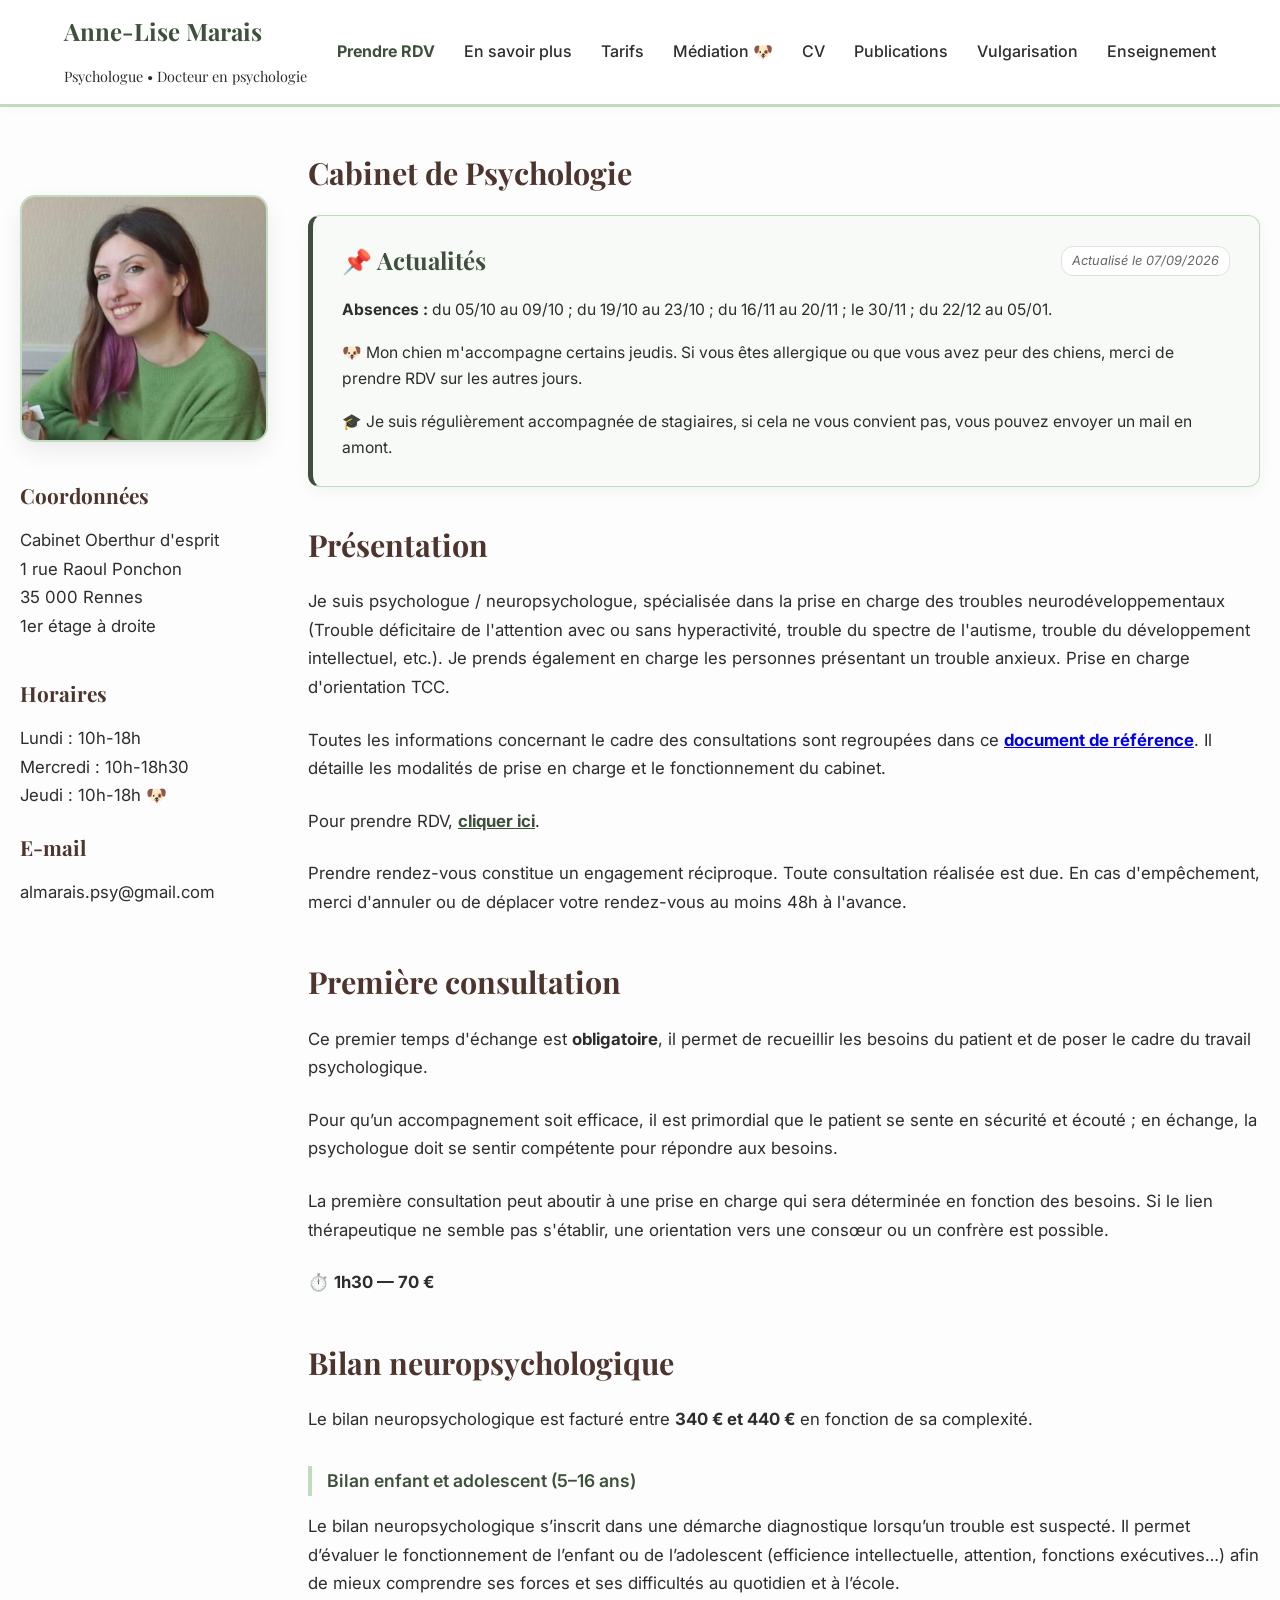
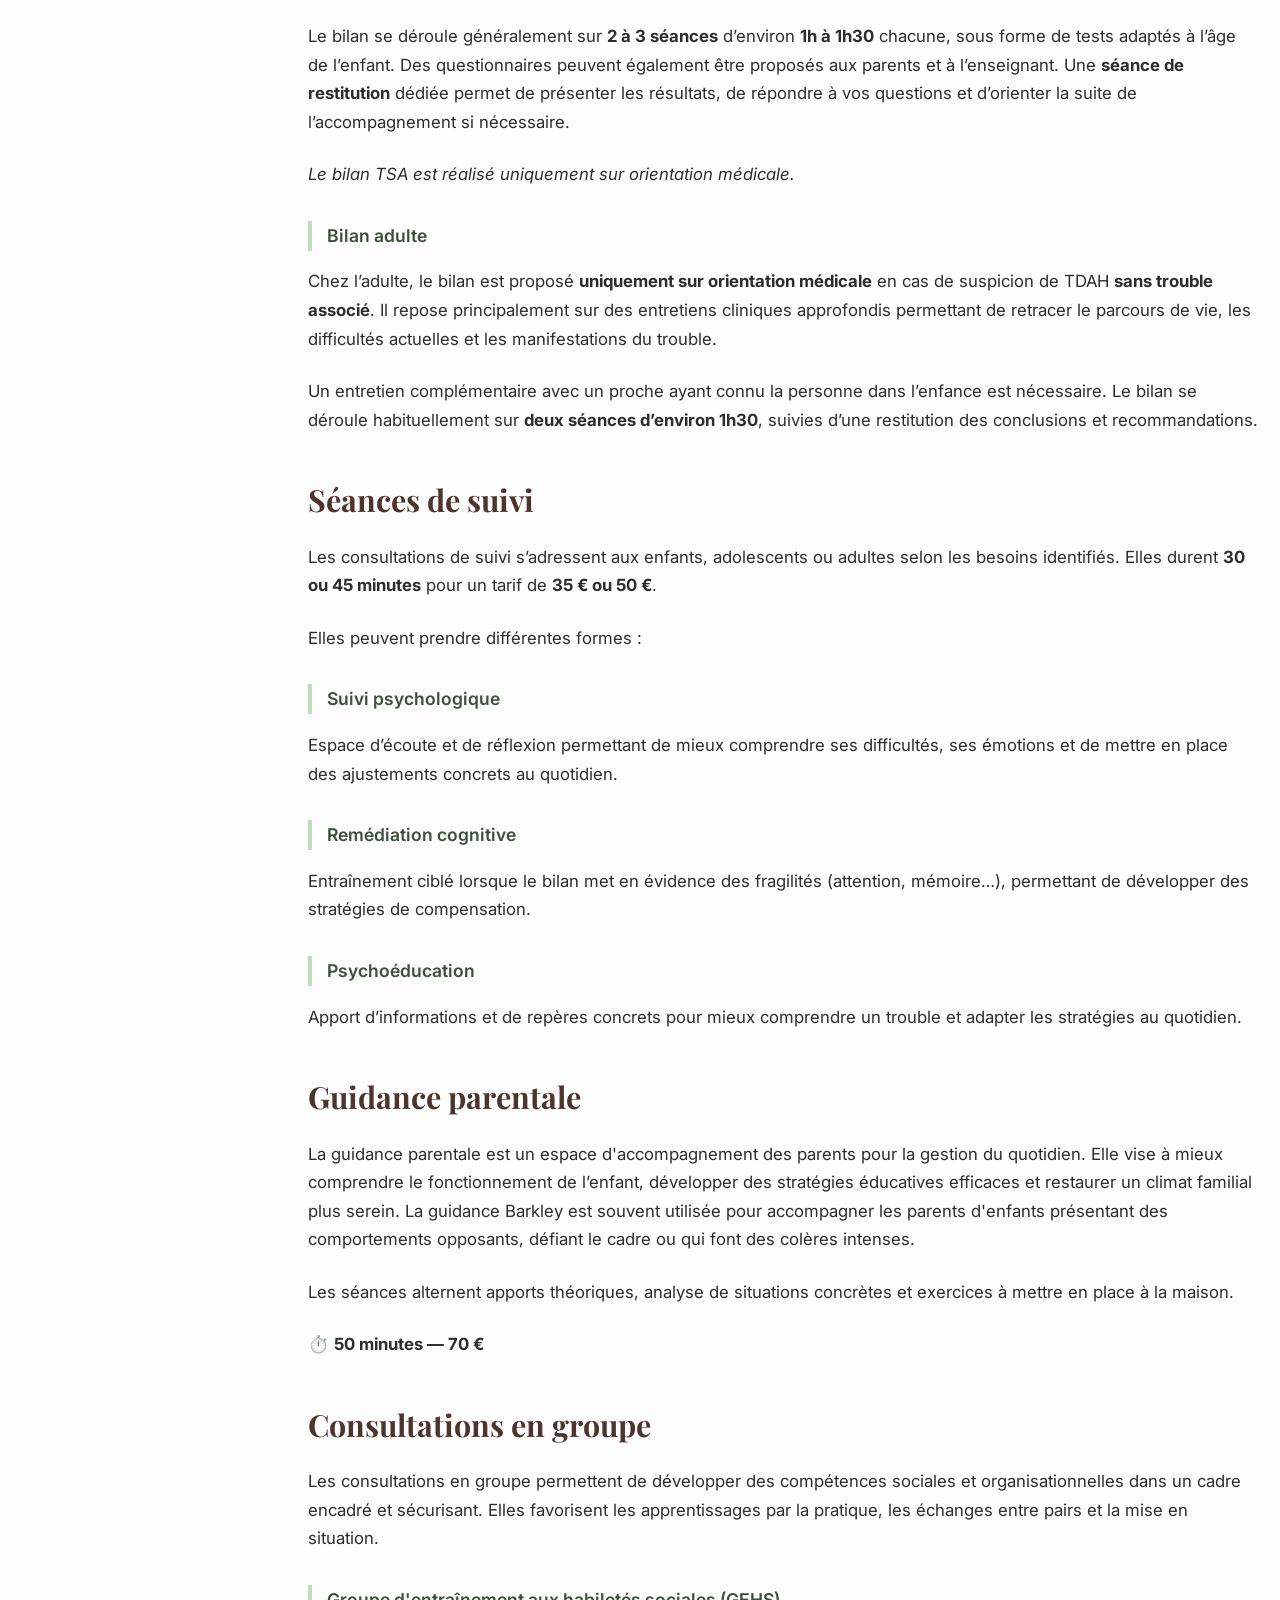
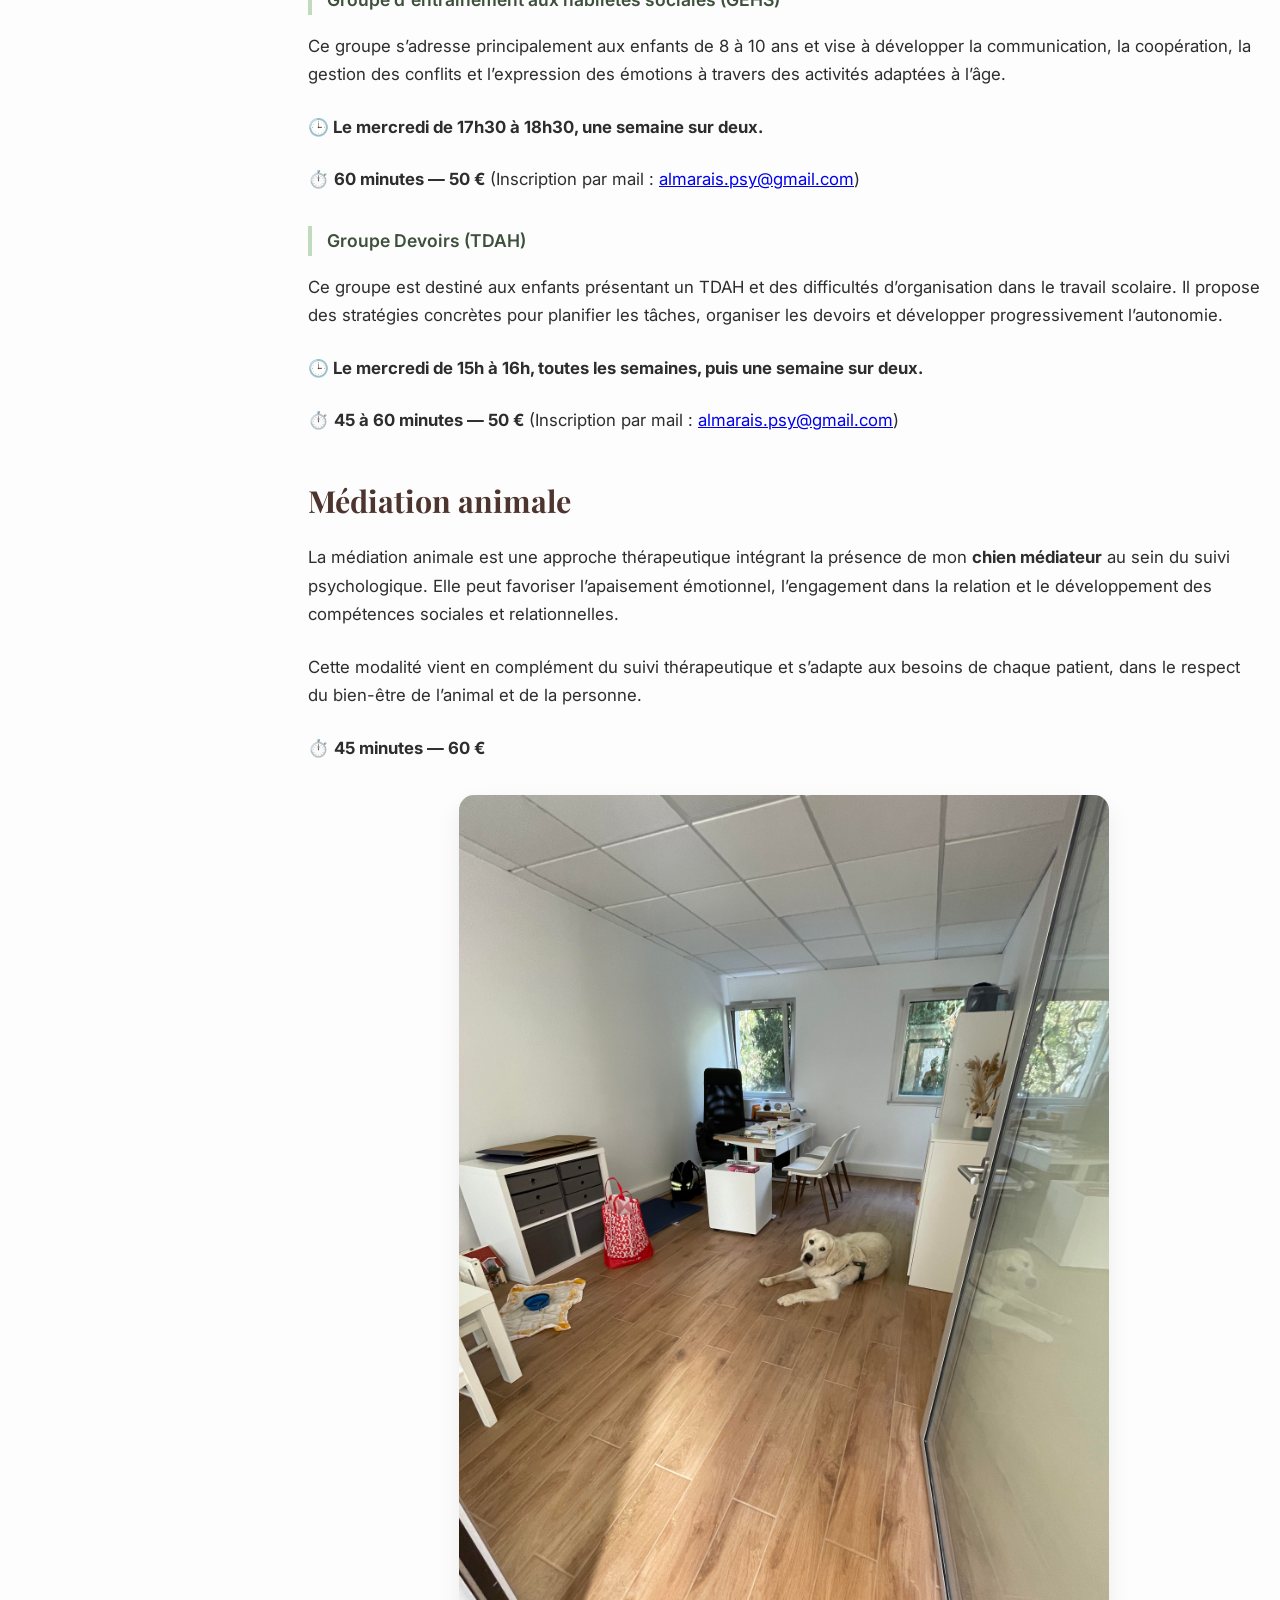
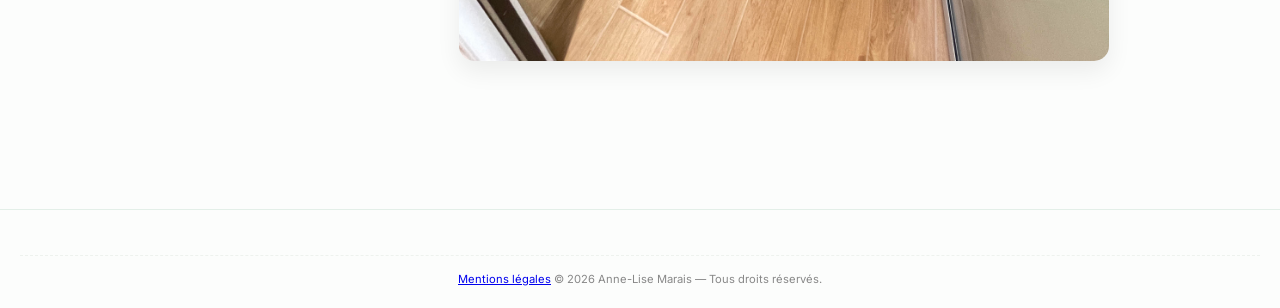
==== index.html @ b1206645 "Update index.html" ====
<!DOCTYPE html>
<html lang="fr">
<head>
    <meta charset="UTF-8">
    <meta name="viewport" content="width=device-width, initial-scale=1.0">
    <title>Anne-Lise Marais - Psychologue à Rennes</title>
    
    <link rel="stylesheet" href="public/structure/style.css"/>
</head>

<body>

<header>
    <div class="myname">
        Anne-Lise Marais <br>
        <span style="font-size: 0.9rem; font-weight: 400; color: var(--text-main);">
            Psychologue • Docteur en psychologie
        </span>
    </div>

    <nav class="navbar"> 
        <a href="https://docorga.com/praticien/687e3df79a0ac8bd1f83b82c" target="_blank" rel="noopener noreferrer" style="color: var(--dark-green); font-weight: bold;">Prendre RDV</a>
        <a href="public/cadre.html">En savoir plus</a>
        <a href="public/tarifs.html">Tarifs</a>
        <a href="public/animal.html">Médiation 🐶</a>
        <a href="public/Resume_fr.html">CV</a>
        <a href="https://scholar.google.com/citations?user=SAnBcYsAAAAJ&hl=en" target="_blank" rel="noopener noreferrer">Publications</a>
        <a href="public/Mediation_fr.html">Vulgarisation</a>
        <a href="public/Teaching_fr.html">Enseignement</a>
    </nav>
</header>

<div class="row">
    
    <aside class="left">
        <img src="public/image/researchprofilepicture.png.jpg" alt="Photo d'Anne-Lise Marais" class="centerimage" style="width: 100%; border: 2px solid var(--logo-green);"/>
        
        <div style="margin-top: 20px;">
            <p class="liltitle" style="border-left: none; padding-left: 0; margin-top: 0;">Coordonnées</p>
            <p>Cabinet Oberthur d'esprit<br>
            1 rue Raoul Ponchon<br>
            35 000 Rennes<br>
            1er étage à droite</p>
            
            <p class="liltitle" style="border-left: none; padding-left: 0;">Horaires</p>
            <p>Lundi : 10h-18h<br>
            Mercredi : 10h-18h30<br>
            Jeudi : 10h-18h 🐶</p>
            
            <p class="liltitle" style="border-left: none; padding-left: 0; margin-top: 0;">E-mail</p>
            <p>almarais.psy@gmail.com</p>
        </div>
    </aside>

    <main class="right">

        <h1 class="title">Cabinet de Psychologie</h1>
        
        <section class="actualites-box">
            <div class="actualites-header">
                <h2 class="actualites-title">📌 Actualités</h2>
                <span class="actualites-date">Actualisé le 07/09/2026</span>
            </div>

            <p><strong>Absences :</strong> du 05/10 au 09/10 ; du 19/10 au 23/10 ; du 16/11 au 20/11 ; le 30/11 ; du 22/12 au 05/01.</p>
            
            <p>🐶 Mon chien m'accompagne certains jeudis. Si vous êtes allergique ou que vous avez peur des chiens, merci de prendre RDV sur les autres jours.</p> 

            <p>🎓 Je suis régulièrement accompagnée de stagiaires, si cela ne vous convient pas, vous pouvez envoyer un mail en amont.</p>
        </section>

        <h2 class="title">Présentation</h2>
        <p>Je suis psychologue / neuropsychologue, spécialisée dans la prise en charge des troubles neurodéveloppementaux (Trouble déficitaire de l'attention avec ou sans hyperactivité, trouble du spectre de l'autisme, trouble du développement intellectuel, etc.). Je prends également en charge les personnes présentant un trouble anxieux. Prise en charge d'orientation TCC.</p>
        <p>Toutes les informations concernant le cadre des consultations sont regroupées dans ce <a href="public/cadre.html" target="_blank" style="font-weight: bold;">document de référence</a>. Il détaille les modalités de prise en charge et le fonctionnement du cabinet.</p>
        <p>Pour prendre RDV, <a href="https://docorga.com/praticien/687e3df79a0ac8bd1f83b82c" target="_blank" rel="noopener noreferrer" style="color: var(--dark-green); font-weight: bold;">cliquer ici</a>.</p>

        <p>Prendre rendez-vous constitue un engagement réciproque. Toute consultation réalisée est due. En cas d'empêchement, merci d'annuler ou de déplacer votre rendez-vous au moins 48h à l'avance.</p>
        
        <h2 class="title" style="margin-top: 3rem;">Première consultation</h2>
        <p>Ce premier temps d'échange est <strong>obligatoire</strong>, il permet de recueillir les besoins du patient et de poser le cadre du travail psychologique.</p>
        <p>Pour qu’un accompagnement soit efficace, il est primordial que le patient se sente en sécurité et écouté ; en échange, la psychologue doit se sentir compétente pour répondre aux besoins.</p>
        <p>La première consultation peut aboutir à une prise en charge qui sera déterminée en fonction des besoins. Si le lien thérapeutique ne semble pas s'établir, une orientation vers une consœur ou un confrère est possible.</p>
        <p>⏱️ <strong>1h30 — 70 €</strong></p>

        <h2 class="title" style="margin-top: 3rem;">Bilan neuropsychologique</h2>
        <p>Le bilan neuropsychologique est facturé entre <strong>340 € et 440 €</strong> en fonction de sa complexité.</p>
        
        <p class="greentitle">Bilan enfant et adolescent (5–16 ans)</p>
        <p>
            Le bilan neuropsychologique s’inscrit dans une démarche diagnostique lorsqu’un trouble est suspecté.
            Il permet d’évaluer le fonctionnement de l’enfant ou de l’adolescent (efficience intellectuelle, attention, fonctions exécutives…) afin de mieux comprendre ses forces et ses difficultés au quotidien et à l’école.
        </p>
        <p>
            Le bilan se déroule généralement sur <strong>2 à 3 séances</strong> d’environ <strong>1h à 1h30</strong> chacune, sous forme de tests adaptés à l’âge de l’enfant. Des questionnaires peuvent également être proposés aux parents et à l’enseignant.
            Une <strong>séance de restitution</strong> dédiée permet de présenter les résultats, de répondre à vos questions et d’orienter la suite de l’accompagnement si nécessaire.
        </p>
        <p><em>Le bilan TSA est réalisé uniquement sur orientation médicale.</em></p>

        <p class="greentitle">Bilan adulte</p>
        <p>
            Chez l’adulte, le bilan est proposé <strong>uniquement sur orientation médicale</strong> en cas de suspicion de TDAH <strong>sans trouble associé</strong>.
            Il repose principalement sur des entretiens cliniques approfondis permettant de retracer le parcours de vie, les difficultés actuelles et les manifestations du trouble.
        </p>
        <p>
            Un entretien complémentaire avec un proche ayant connu la personne dans l’enfance est nécessaire.
            Le bilan se déroule habituellement sur <strong>deux séances d’environ 1h30</strong>, suivies d’une restitution des conclusions et recommandations.
        </p>

        <h2 class="title" style="margin-top: 3rem;">Séances de suivi</h2>
        <p>
            Les consultations de suivi s’adressent aux enfants, adolescents ou adultes selon les besoins identifiés.
            Elles durent <strong>30 ou 45 minutes</strong> pour un tarif de <strong>35 € ou 50 €</strong>.
        </p>
        <p>Elles peuvent prendre différentes formes :</p>

        <p class="greentitle">Suivi psychologique</p>
        <p>
            Espace d’écoute et de réflexion permettant de mieux comprendre ses difficultés, ses émotions et de mettre en place des ajustements concrets au quotidien.
        </p>

        <p class="greentitle">Remédiation cognitive</p>
        <p>
            Entraînement ciblé lorsque le bilan met en évidence des fragilités (attention, mémoire…), permettant de développer des stratégies de compensation.
        </p>

        <p class="greentitle">Psychoéducation</p>
        <p>
            Apport d’informations et de repères concrets pour mieux comprendre un trouble et adapter les stratégies au quotidien.
        </p>

        <h2 class="title" style="margin-top: 3rem;">Guidance parentale</h2>
        <p>
            La guidance parentale est un espace d'accompagnement des parents pour la gestion du quotidien. 
            Elle vise à mieux comprendre le fonctionnement de l’enfant, développer des stratégies éducatives efficaces et restaurer un climat familial plus serein.
            La guidance Barkley est souvent utilisée pour accompagner les parents d'enfants présentant des comportements opposants, défiant le cadre ou qui font des colères intenses.
        </p>
        <p>
            Les séances alternent apports théoriques, analyse de situations concrètes et exercices à mettre en place à la maison.
        </p>
        <p>⏱️ <strong>50 minutes — 70 €</strong></p>

        <h2 class="title" style="margin-top: 3rem;">Consultations en groupe</h2>
        <p>
            Les consultations en groupe permettent de développer des compétences sociales et organisationnelles dans un cadre encadré et sécurisant.
            Elles favorisent les apprentissages par la pratique, les échanges entre pairs et la mise en situation.
        </p>

        <p class="greentitle">Groupe d'entraînement aux habiletés sociales (GEHS)</p>
        <p>
            Ce groupe s’adresse principalement aux enfants de 8 à 10 ans et vise à développer la communication, la coopération, la gestion des conflits et l’expression des émotions à travers des activités adaptées à l’âge.
        </p>
        <p>
            <strong>🕒 Le mercredi de 17h30 à 18h30, une semaine sur deux.</strong>
        </p>
        <p>⏱️ <strong>60 minutes — 50 €</strong> (Inscription par mail : <a href="mailto:almarais.psy@gmail.com">almarais.psy@gmail.com</a>)</p>

        <p class="greentitle">Groupe Devoirs (TDAH)</p>
        <p>
            Ce groupe est destiné aux enfants présentant un TDAH et des difficultés d’organisation dans le travail scolaire.
            Il propose des stratégies concrètes pour planifier les tâches, organiser les devoirs et développer progressivement l’autonomie.
        </p>
        <p>
            <strong>🕒 Le mercredi de 15h à 16h, toutes les semaines, puis une semaine sur deux.</strong>
        </p>
        <p>⏱️ <strong>45 à 60 minutes — 50 €</strong> (Inscription par mail : <a href="mailto:almarais.psy@gmail.com">almarais.psy@gmail.com</a>)</p>

        <h2 class="title" style="margin-top: 3rem;">Médiation animale</h2>
        <p>
            La médiation animale est une approche thérapeutique intégrant la présence de mon <strong>chien médiateur</strong> au sein du suivi psychologique.
            Elle peut favoriser l’apaisement émotionnel, l’engagement dans la relation et le développement des compétences sociales et relationnelles.
        </p>
        <p>
            Cette modalité vient en complément du suivi thérapeutique et s’adapte aux besoins de chaque patient, dans le respect du bien-être de l’animal et de la personne.
        </p>
        <p>⏱️ <strong>45 minutes — 60 €</strong></p>

        <img src="public/image/voodoo-cab.jpg" alt="Espace de consultation du cabinet Oberthur" class="centerimage" style="margin-top: 2rem;"/>
        
    </main>

</div>

<footer>
    <div class="footer-bottom">
        <a href="mentions-legales.html">Mentions légales</a>
        &copy; 2026 Anne-Lise Marais — Tous droits réservés.
    </div>
</footer>

<button id="backToTop" aria-label="Retour en haut">↑</button>
    
<script>
  const backToTopBtn = document.getElementById("backToTop");

  window.addEventListener("scroll", () => {
    if (window.scrollY > 300) {
      backToTopBtn.classList.add("show");
    } else {
      backToTopBtn.classList.remove("show");
    }
  });

  backToTopBtn.addEventListener("click", () => {
    window.scrollTo({
      top: 0,
      behavior: "smooth"
    });
  });
</script>

</body>
</html>
---- public/structure/style.css ----
/* --- CONFIGURATION GLOBALE --- */
@import url('https://fonts.googleapis.com/css2?family=Inter:wght@400;500;600&family=Playfair+Display:wght@700&display=swap');

:root {
  --logo-green: #c1dbbe;     /* Le vert de votre logo */
  --dark-green: #3e503c;     /* Vert très sombre pour le contraste du nom */
  --deep-brown: #4e342e;     /* Marron foncé pour les titres (très lisible) */
  --text-main: #2d2d2d;      /* Anthracite pour le corps de texte */
  --bg-soft: #fcfdfc;        /* Fond de page très légèrement teinté */
  --white: #ffffff;
}

* {
  box-sizing: border-box;
}

body {
  font-family: 'Inter', sans-serif;
  color: var(--text-main);
  line-height: 1.7;
  margin: 0;
  background-color: var(--bg-soft);
}

/* --- EN-TÊTE (Bandeau du haut) --- */
header {
  display: flex;
  justify-content: space-between;
  align-items: center;
  padding: 0.7rem 5%;
  background: var(--white);
  border-bottom: 3px solid var(--logo-green);
  position: sticky;
  top: 0;
  z-index: 1000;
  box-shadow: 0 2px 10px rgba(0,0,0,0.03);
}

.myname {
  font-family: 'Playfair Display', serif;
  font-size: 1.5rem;
  font-weight: 700;
  color: var(--dark-green);
}

.navbar a {
  text-decoration: none;
  color: var(--text-main);
  margin-left: 25px;
  font-weight: 500;
  transition: color 0.3s ease;
}

.navbar a:hover {
  color: var(--dark-green);
}

/* ===== SOMMAIRE ===== */

.toc {
  background: #f8fbf9;
  border: 1px solid #e3efe8;
  border-radius: 12px;
  padding: 20px;
  margin: 30px 0;
}

.toc-list,
.toc-sub {
  list-style: none;
  padding-left: 0;
  margin: 0;
}

.toc-list > li {
  margin: 6px 0;
}

.toc-sub {
  padding-left: 18px;
  margin-top: 4px;
}

.toc-sub li {
  margin: 4px 0;
  font-size: 0.95em;
}

.toc a {
  text-decoration: none;
  color: var(--text-main);
  transition: all 0.2s ease;
}

.toc a:hover {
  color: var(--dark-green);
  text-decoration: underline;
}

/* --- MISE EN PAGE (Layout) --- */
.row {
  display: flex;
  max-width: 1300px;
  margin: 0 auto;
  gap: 40px;
  padding: 3rem 20px;
}

.left {
  flex: 0 0 20%; 
  height: fit-content;
}

.right {
  flex: 1;
}

/* --- TYPOGRAPHIE & TITRES --- */
.title {
  font-family: 'Playfair Display', serif;
  font-size: 1.9rem;
  color: var(--deep-brown);
  margin-top: 0;
  margin-bottom: 1.5rem;
  line-height: 1.2;
}

.liltitle {
  font-family: 'Playfair Display', serif;
  font-size: 1.3rem;
  color: var(--deep-brown);
  font-weight: 700;
  margin-top: 2.5rem;
  margin-bottom: 1rem;
  line-height: 1.3;
  border-left: none; 
  padding-left: 0;
}

.greentitle {
  font-weight: 600;
  font-size: 1.1rem;
  color: var(--dark-green);
  margin-top: 2rem;
  margin-bottom: 1rem;
  padding-left: 15px;
  border-left: 4px solid var(--logo-green);
}

p {
  margin-bottom: 1.5rem;
  font-size: 1.05rem;
}

/* --- IMAGES --- */
.centerimage {
  display: block;
  width: 100%;
  max-width: 650px;
  height: auto;
  margin: 2.5rem auto;
  border-radius: 15px;
  box-shadow: 0 10px 25px rgba(0,0,0,0.07);
}

.littleimageleft {
  width: 200px;
  float: left;
  margin: 0 1.5rem 1rem 0;
  border-radius: 10px;
  border: 2px solid var(--logo-green);
}

.littleimageright {
  width: 200px;
  float: right;
  margin: 0 0 1rem 1.5rem;
  border-radius: 10px;
  border: 2px solid var(--logo-green);
}

.right::after {
  content: "";
  display: table;
  clear: both;
}

/* ===== Bouton retour en haut ===== */

#backToTop {
  position: fixed;
  bottom: 30px;
  right: 30px;
  width: 48px;
  height: 48px;
  border-radius: 50%;
  border: none;
  background: var(--dark-green);
  color: white;
  font-size: 22px;
  cursor: pointer;
  box-shadow: 0 4px 12px rgba(0,0,0,0.15);
  opacity: 0;
  visibility: hidden;
  transition: all 0.25s ease;
  z-index: 999;
}

#backToTop:hover {
  transform: translateY(-2px);
  box-shadow: 0 6px 16px rgba(0,0,0,0.2);
}

#backToTop.show {
  opacity: 1;
  visibility: visible;
}

/* --- MENU LATÉRAL (Navigation secondaire) --- */
.navmenu {
  background: var(--white);
  border: 1px solid #eef2ee;
  border-radius: 12px;
  padding: 10px;
  box-shadow: 0 4px 12px rgba(0,0,0,0.02);
}

.navmenu a {
  display: block;
  padding: 12px 15px;
  color: var(--text-main);
  text-decoration: none;
  border-radius: 8px;
  margin-bottom: 5px;
  transition: all 0.3s ease;
}

.navmenu a:hover {
  background-color: var(--logo-green);
  color: var(--dark-green);
}

/* --- PIED DE PAGE (Footer) --- */
footer {
  margin: 60px auto 20px auto;
  max-width: 1300px;
  padding: 20px 20px 0 20px;
  border-top: 1px solid #e3efe8;
  font-size: 0.72rem;
  color: #666666;
  line-height: 1.5;
}

.footer-container {
  display: grid;
  grid-template-columns: repeat(auto-fit, minmax(240px, 1fr));
  gap: 25px;
  text-align: left;
}

.footer-column h3 {
  font-family: 'Playfair Display', serif;
  font-size: 0.85rem;
  font-weight: 700;
  margin-top: 0;
  margin-bottom: 8px;
  color: var(--dark-green);
  text-transform: uppercase;
  letter-spacing: 0.5px;
}

.footer-column p {
  margin: 0;
  font-size: 0.72rem;
  color: #666666;
}

.footer-column a {
  color: var(--dark-green);
  text-decoration: underline;
}

.footer-bottom {
  margin-top: 25px;
  padding-top: 15px;
  border-top: 1px dashed #eef2ee;
  text-align: center;
  font-size: 0.7rem;
  color: #888888;
}

/* --- RESPONSIVE (Tablettes et Mobiles) --- */
@media (max-width: 900px) {
  .row {
    flex-direction: column;
    padding: 1.5rem 20px;
  }
  
  .left {
    width: 100%;
    margin-bottom: 2rem;
  }
  
  header {
    flex-direction: column;
    text-align: center;
    padding: 1rem;
  }
  
  .navbar {
    margin-top: 15px;
  }
  
  .navbar a {
    margin: 0 10px;
    font-size: 0.9rem;
  }

  .title {
    font-size: 2rem;
  }

  #backToTop {
    bottom: 20px;
    right: 20px;
    width: 44px;
    height: 44px;
  }

  footer {
    padding: 20px 15px 0 15px;
  }
}

/* --- ENCADRÉ ACTUALITÉS / MIS EN AVANT --- */
.actualites-box {
  background-color: #f7faf7; /* Fond très légèrement vert/crème */
  border: 1px solid var(--logo-green); /* Bordure couleur logo */
  border-left: 5px solid var(--dark-green); /* Accent plus épais sur le côté gauche */
  border-radius: 12px;
  padding: 1.5rem 1.8rem;
  margin-bottom: 2.5rem;
  box-shadow: 0 4px 15px rgba(62, 80, 60, 0.05); /* Ombre très douce */
}

.actualites-header {
  display: flex;
  align-items: center;
  justify-content: space-between;
  margin-bottom: 1rem;
}

.actualites-title {
  font-family: 'Playfair Display', serif;
  font-size: 1.5rem;
  color: var(--dark-green);
  margin: 0;
}

.actualites-date {
  font-size: 0.8rem;
  color: #666666;
  font-style: italic;
  background-color: var(--white);
  padding: 3px 10px;
  border-radius: 12px;
  border: 1px solid #e0e0e0;
}

.actualites-box p {
  font-size: 0.98rem;
  margin-bottom: 0.8rem;
}

.actualites-box p:last-child {
  margin-bottom: 0;
}
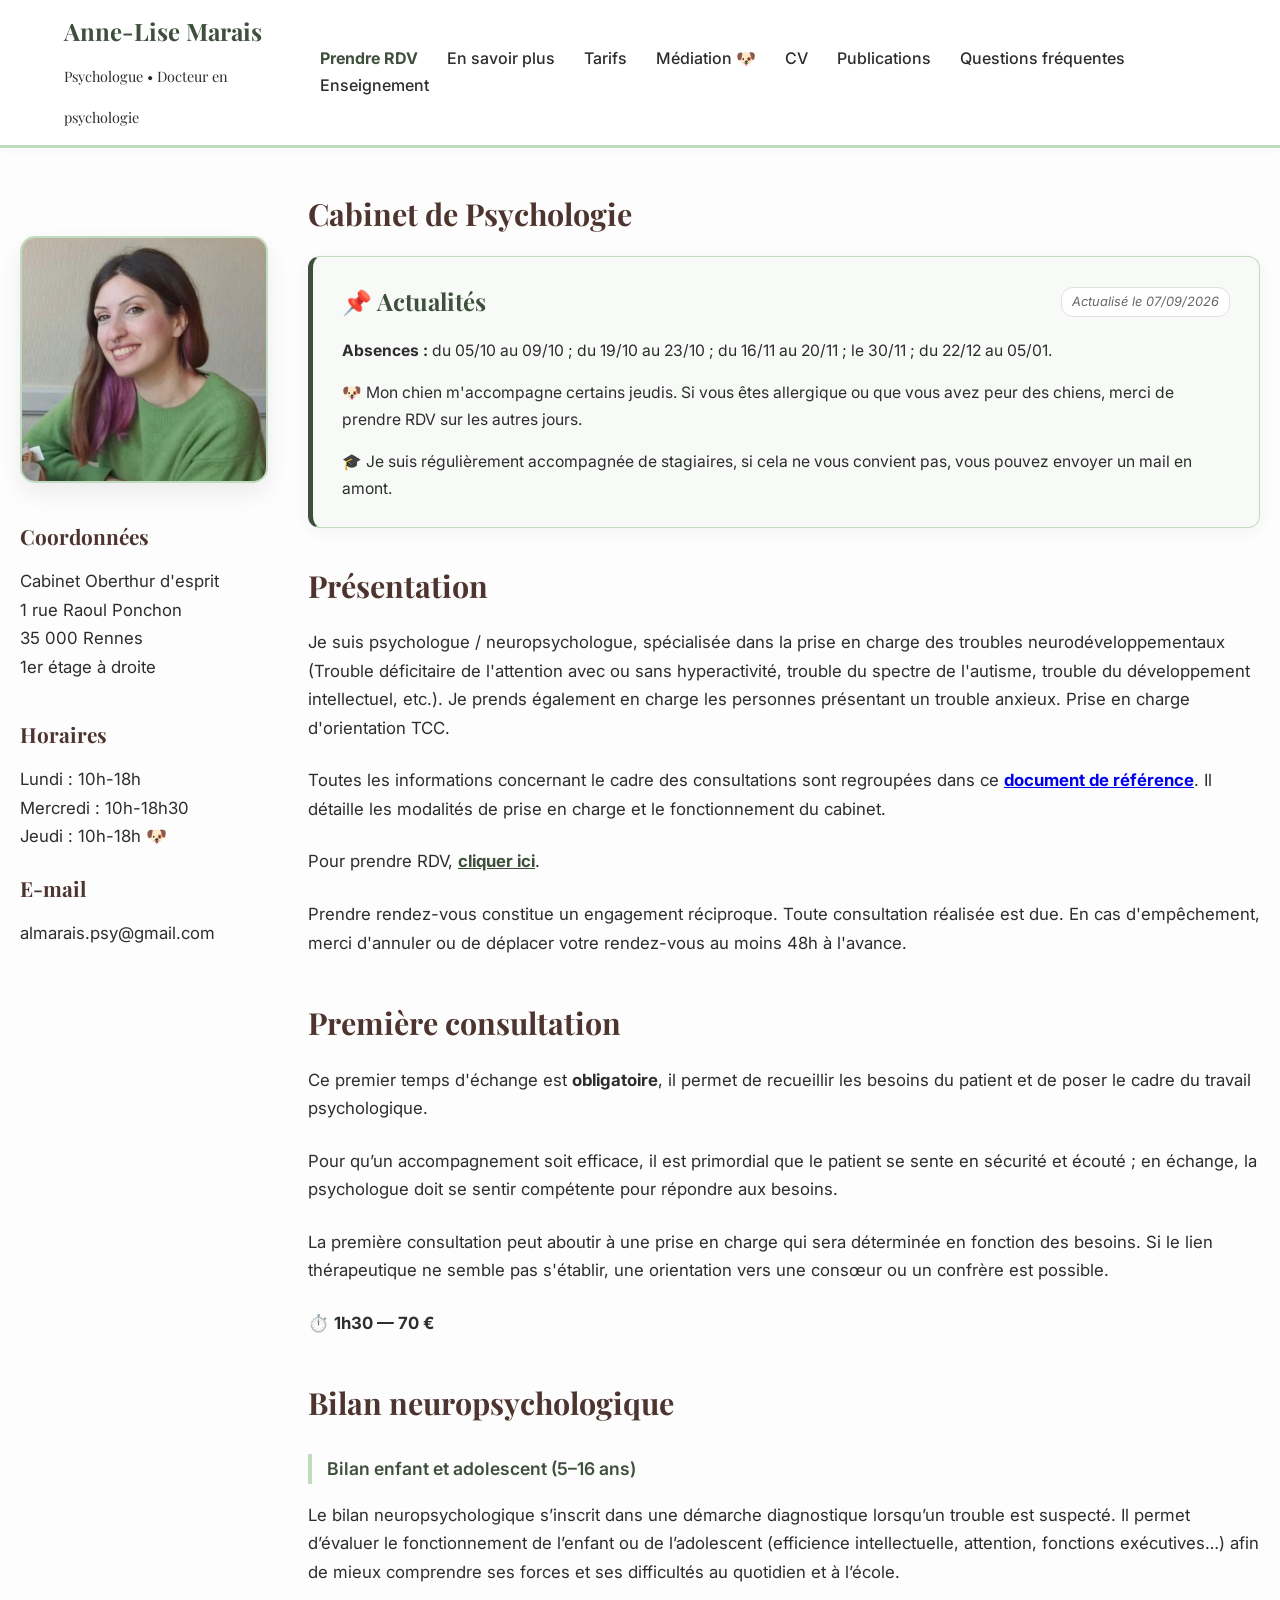
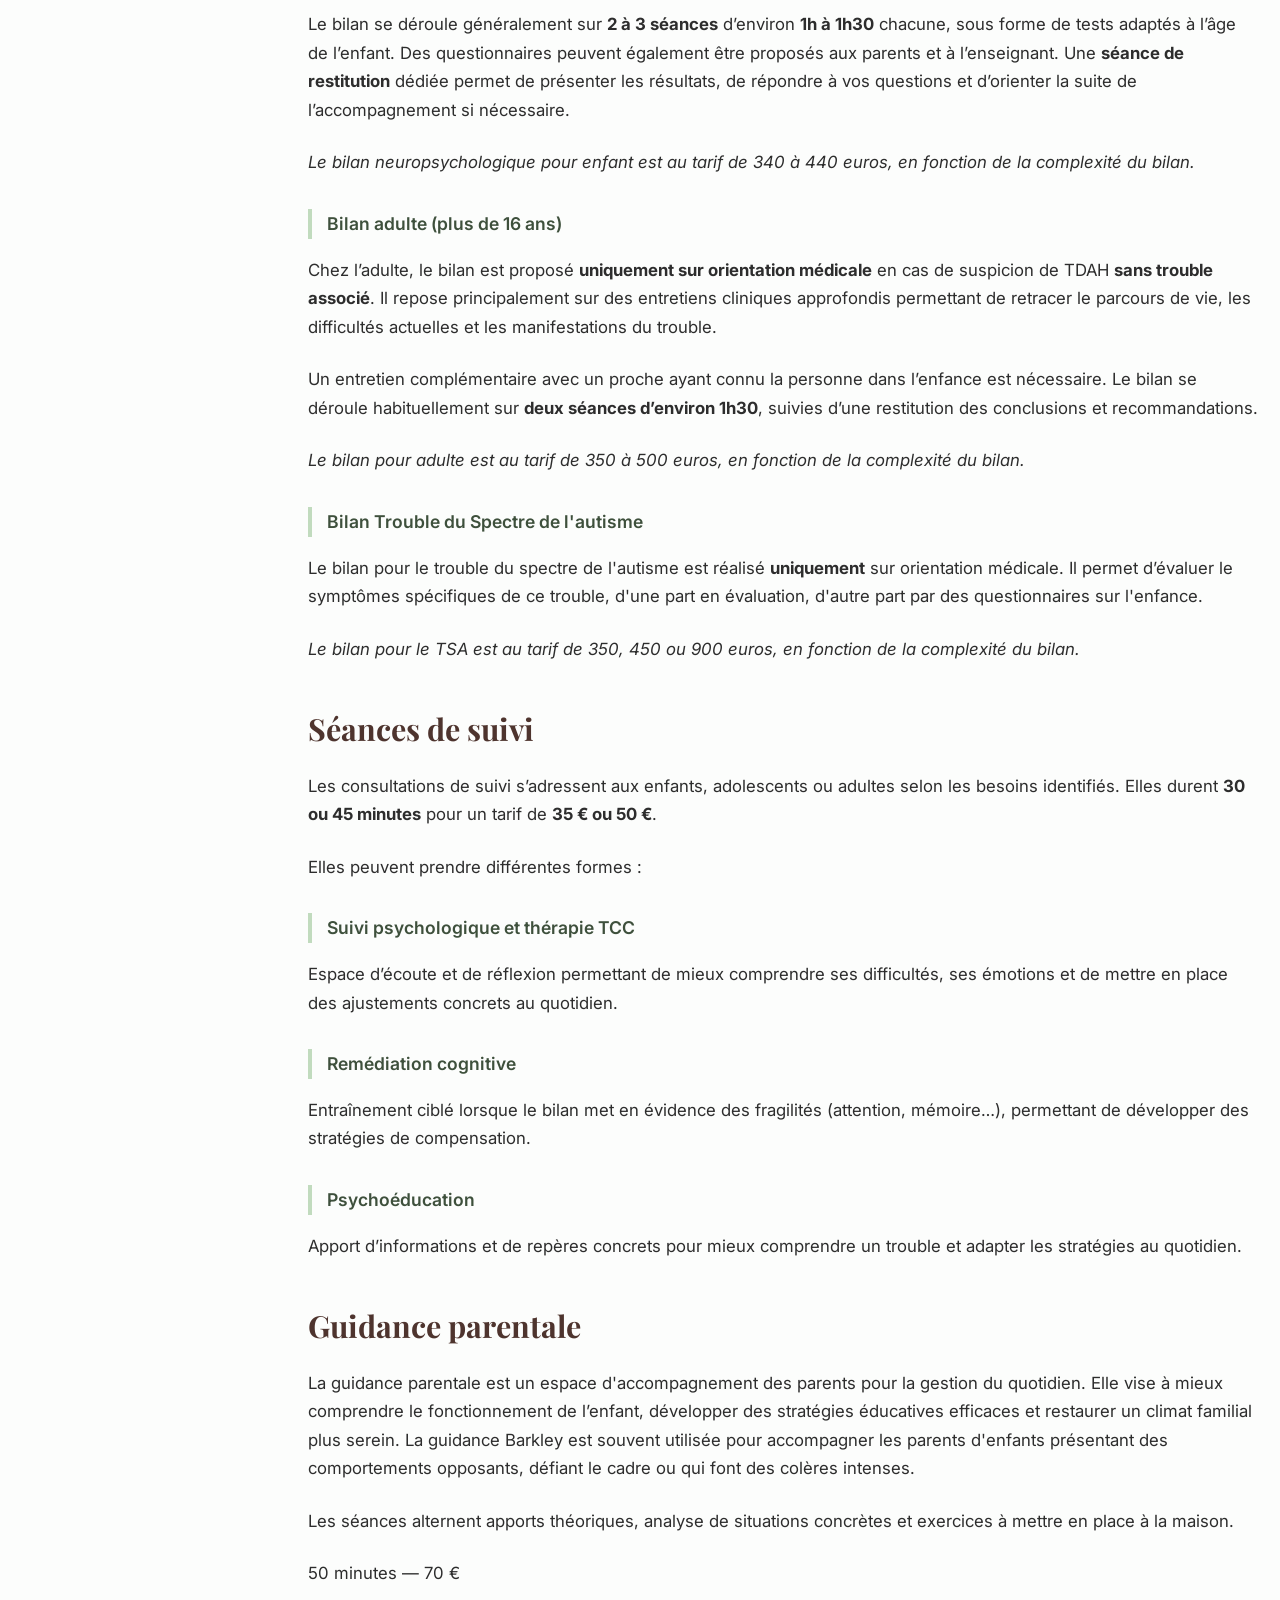
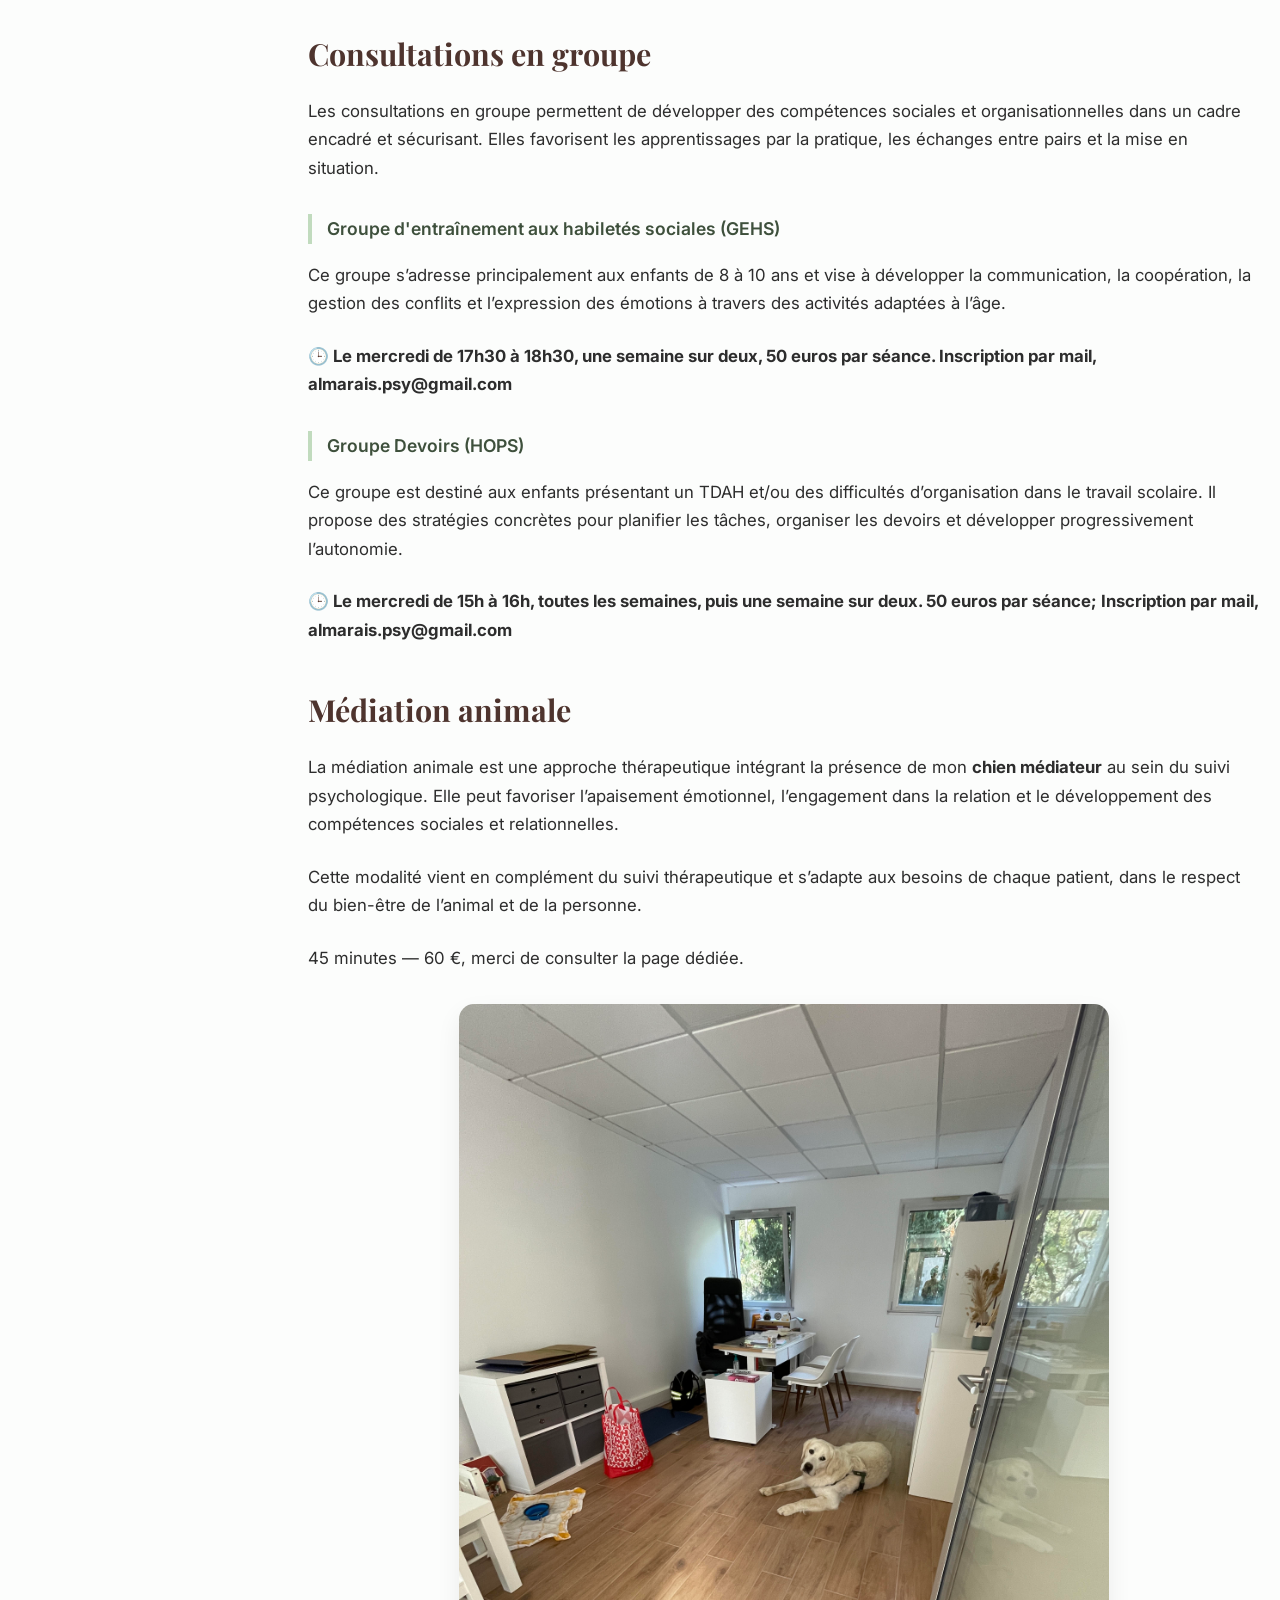
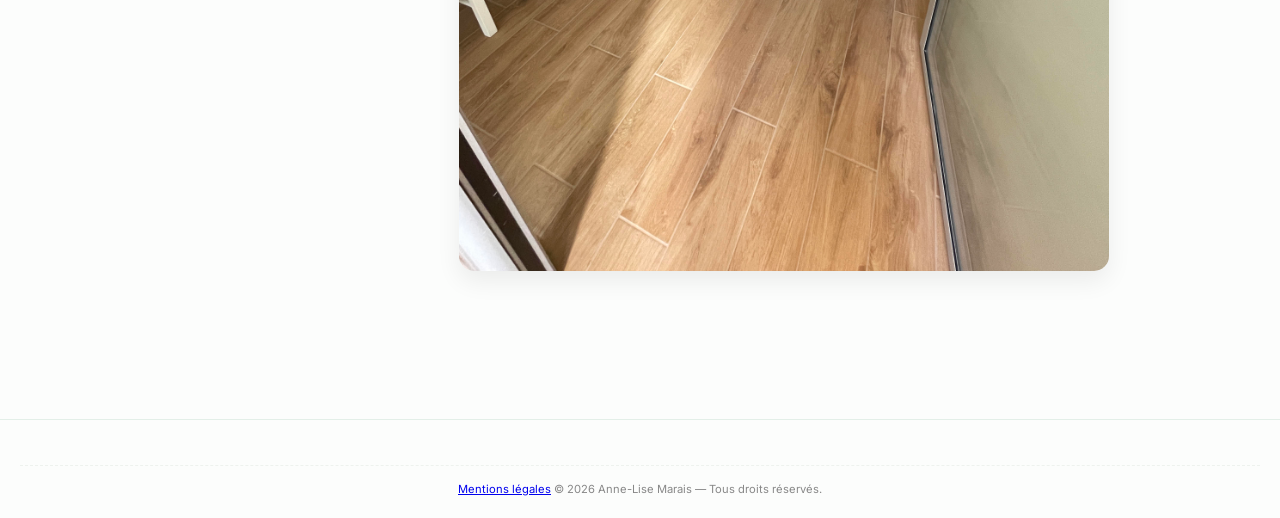
==== commit da2d6068: "Update index.html" ====
--- a/index.html
+++ b/index.html
@@ -25,7 +25,7 @@
         <a href="public/animal.html">Médiation 🐶</a>
         <a href="public/Resume_fr.html">CV</a>
         <a href="https://scholar.google.com/citations?user=SAnBcYsAAAAJ&hl=en" target="_blank" rel="noopener noreferrer">Publications</a>
-        <a href="public/Mediation_fr.html">Vulgarisation</a>
+        <a href="public/faq.html">Questions fréquentes</a>
         <a href="public/Teaching_fr.html">Enseignement</a>
     </nav>
 </header>
@@ -83,7 +83,7 @@
         <p>⏱️ <strong>1h30 — 70 €</strong></p>
 
         <h2 class="title" style="margin-top: 3rem;">Bilan neuropsychologique</h2>
-        <p>Le bilan neuropsychologique est facturé entre <strong>340 € et 440 €</strong> en fonction de sa complexité.</p>
+        
         
         <p class="greentitle">Bilan enfant et adolescent (5–16 ans)</p>
         <p>
@@ -94,9 +94,9 @@
             Le bilan se déroule généralement sur <strong>2 à 3 séances</strong> d’environ <strong>1h à 1h30</strong> chacune, sous forme de tests adaptés à l’âge de l’enfant. Des questionnaires peuvent également être proposés aux parents et à l’enseignant.
             Une <strong>séance de restitution</strong> dédiée permet de présenter les résultats, de répondre à vos questions et d’orienter la suite de l’accompagnement si nécessaire.
         </p>
-        <p><em>Le bilan TSA est réalisé uniquement sur orientation médicale.</em></p>
-
-        <p class="greentitle">Bilan adulte</p>
+        <p><em>Le bilan neuropsychologique pour enfant est au tarif de 340 à 440 euros, en fonction de la complexité du bilan.</em></p>
+
+        <p class="greentitle">Bilan adulte (plus de 16 ans)</p>
         <p>
             Chez l’adulte, le bilan est proposé <strong>uniquement sur orientation médicale</strong> en cas de suspicion de TDAH <strong>sans trouble associé</strong>.
             Il repose principalement sur des entretiens cliniques approfondis permettant de retracer le parcours de vie, les difficultés actuelles et les manifestations du trouble.
@@ -105,7 +105,16 @@
             Un entretien complémentaire avec un proche ayant connu la personne dans l’enfance est nécessaire.
             Le bilan se déroule habituellement sur <strong>deux séances d’environ 1h30</strong>, suivies d’une restitution des conclusions et recommandations.
         </p>
-
+        <p><em>Le bilan pour adulte est au tarif de 350 à 500 euros, en fonction de la complexité du bilan.</em></p>
+        
+        <p class="greentitle">Bilan Trouble du Spectre de l'autisme</p>
+        <p>
+            Le bilan pour le trouble du spectre de l'autisme est réalisé <strong>uniquement</strong> sur orientation médicale.
+            Il permet d’évaluer le symptômes spécifiques de ce trouble, d'une part en évaluation, d'autre part par des questionnaires sur l'enfance.
+        </p>
+        <p><em>Le bilan pour le TSA est au tarif de 350, 450 ou 900 euros, en fonction de la complexité du bilan.</em></p>
+        
+        
         <h2 class="title" style="margin-top: 3rem;">Séances de suivi</h2>
         <p>
             Les consultations de suivi s’adressent aux enfants, adolescents ou adultes selon les besoins identifiés.
@@ -113,7 +122,7 @@
         </p>
         <p>Elles peuvent prendre différentes formes :</p>
 
-        <p class="greentitle">Suivi psychologique</p>
+        <p class="greentitle">Suivi psychologique et thérapie TCC</p>
         <p>
             Espace d’écoute et de réflexion permettant de mieux comprendre ses difficultés, ses émotions et de mettre en place des ajustements concrets au quotidien.
         </p>
@@ -137,7 +146,7 @@
         <p>
             Les séances alternent apports théoriques, analyse de situations concrètes et exercices à mettre en place à la maison.
         </p>
-        <p>⏱️ <strong>50 minutes — 70 €</strong></p>
+        <p>50 minutes — 70 €</p>
 
         <h2 class="title" style="margin-top: 3rem;">Consultations en groupe</h2>
         <p>
@@ -150,19 +159,17 @@
             Ce groupe s’adresse principalement aux enfants de 8 à 10 ans et vise à développer la communication, la coopération, la gestion des conflits et l’expression des émotions à travers des activités adaptées à l’âge.
         </p>
         <p>
-            <strong>🕒 Le mercredi de 17h30 à 18h30, une semaine sur deux.</strong>
-        </p>
-        <p>⏱️ <strong>60 minutes — 50 €</strong> (Inscription par mail : <a href="mailto:almarais.psy@gmail.com">almarais.psy@gmail.com</a>)</p>
-
-        <p class="greentitle">Groupe Devoirs (TDAH)</p>
-        <p>
-            Ce groupe est destiné aux enfants présentant un TDAH et des difficultés d’organisation dans le travail scolaire.
+            <strong>🕒 Le mercredi de 17h30 à 18h30, une semaine sur deux, 50 euros par séance. Inscription par mail, almarais.psy@gmail.com</strong>
+        </p>
+
+        <p class="greentitle">Groupe Devoirs (HOPS)</p>
+        <p>
+            Ce groupe est destiné aux enfants présentant un TDAH et/ou des difficultés d’organisation dans le travail scolaire.
             Il propose des stratégies concrètes pour planifier les tâches, organiser les devoirs et développer progressivement l’autonomie.
         </p>
         <p>
-            <strong>🕒 Le mercredi de 15h à 16h, toutes les semaines, puis une semaine sur deux.</strong>
-        </p>
-        <p>⏱️ <strong>45 à 60 minutes — 50 €</strong> (Inscription par mail : <a href="mailto:almarais.psy@gmail.com">almarais.psy@gmail.com</a>)</p>
+            <strong>🕒 Le mercredi de 15h à 16h, toutes les semaines, puis une semaine sur deux. 50 euros par séance; Inscription par mail, almarais.psy@gmail.com</strong>
+        </p>
 
         <h2 class="title" style="margin-top: 3rem;">Médiation animale</h2>
         <p>
@@ -172,7 +179,7 @@
         <p>
             Cette modalité vient en complément du suivi thérapeutique et s’adapte aux besoins de chaque patient, dans le respect du bien-être de l’animal et de la personne.
         </p>
-        <p>⏱️ <strong>45 minutes — 60 €</strong></p>
+        <p>45 minutes — 60 €, merci de consulter la page dédiée.</p>
 
         <img src="public/image/voodoo-cab.jpg" alt="Espace de consultation du cabinet Oberthur" class="centerimage" style="margin-top: 2rem;"/>
         
@@ -182,7 +189,7 @@
 
 <footer>
     <div class="footer-bottom">
-        <a href="mentions-legales.html">Mentions légales</a>
+        <a href="public/mentions-legales.html">Mentions légales</a>
         &copy; 2026 Anne-Lise Marais — Tous droits réservés.
     </div>
 </footer>
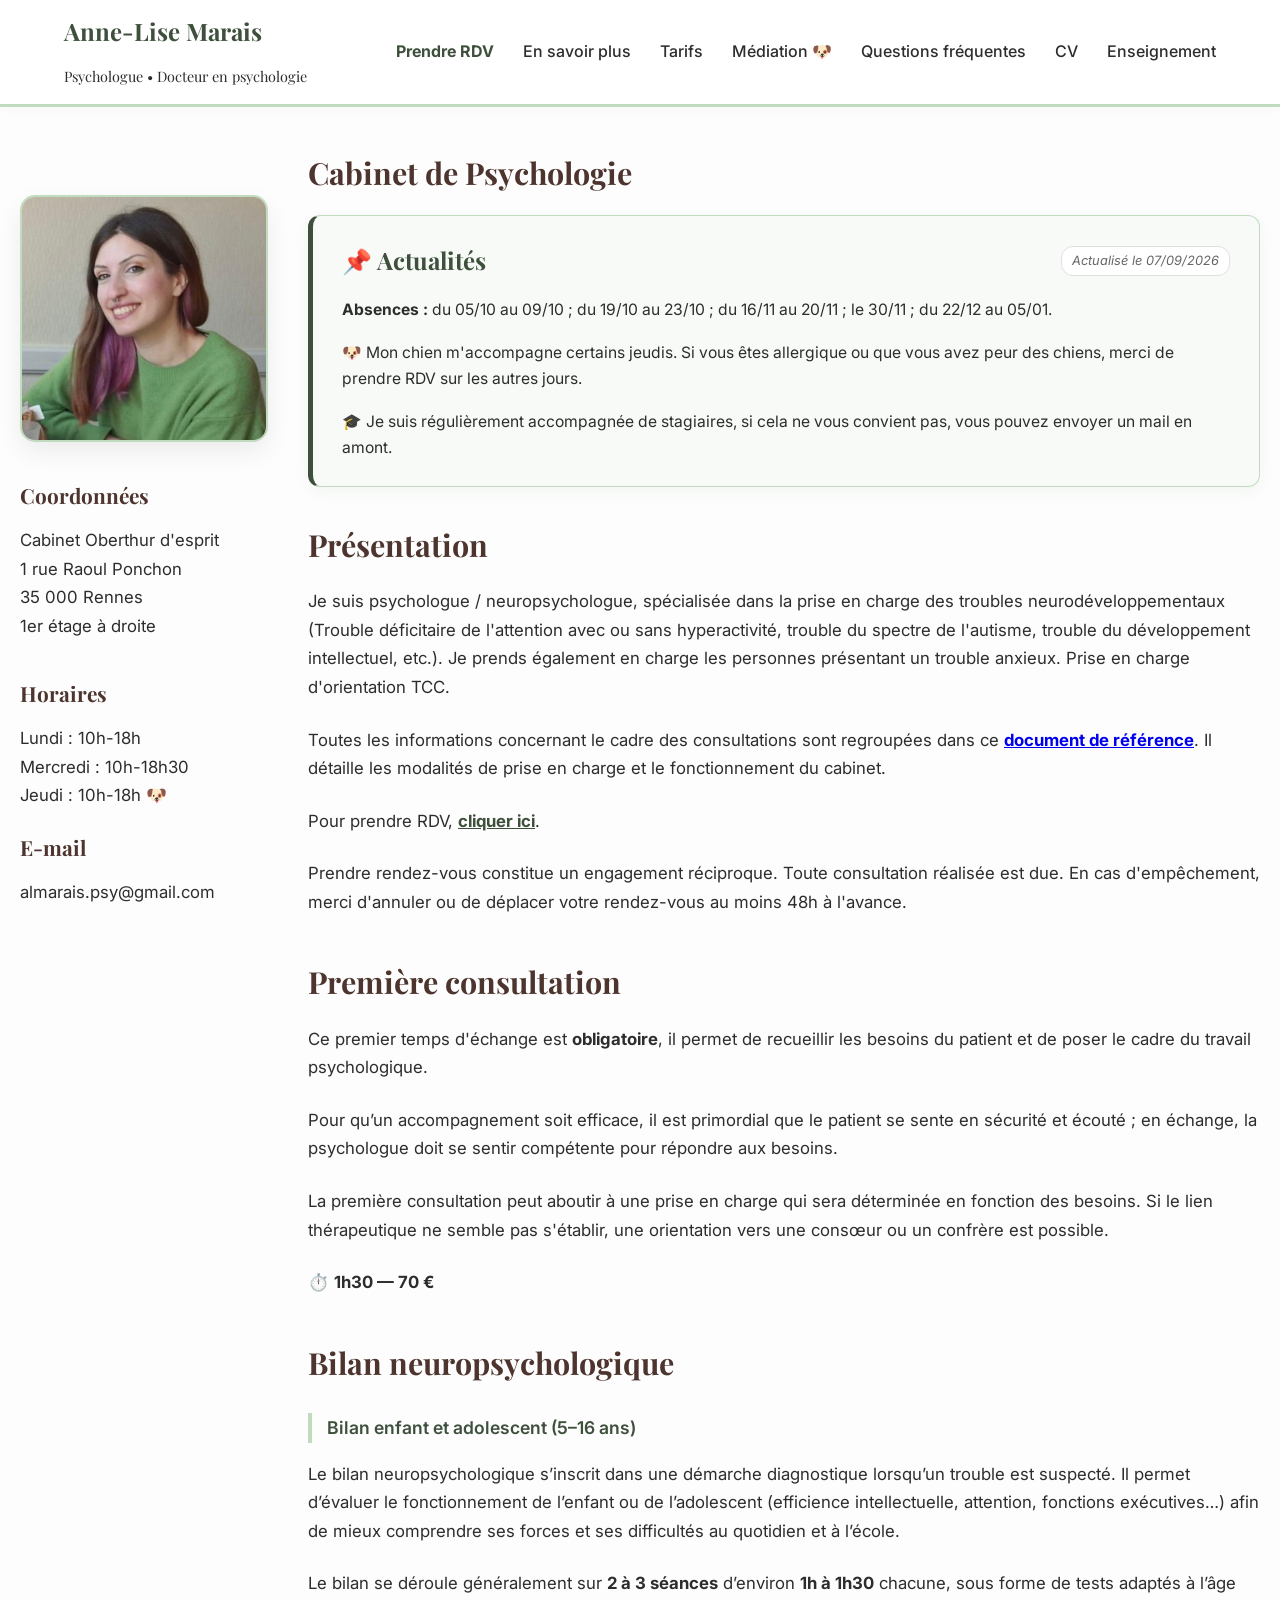
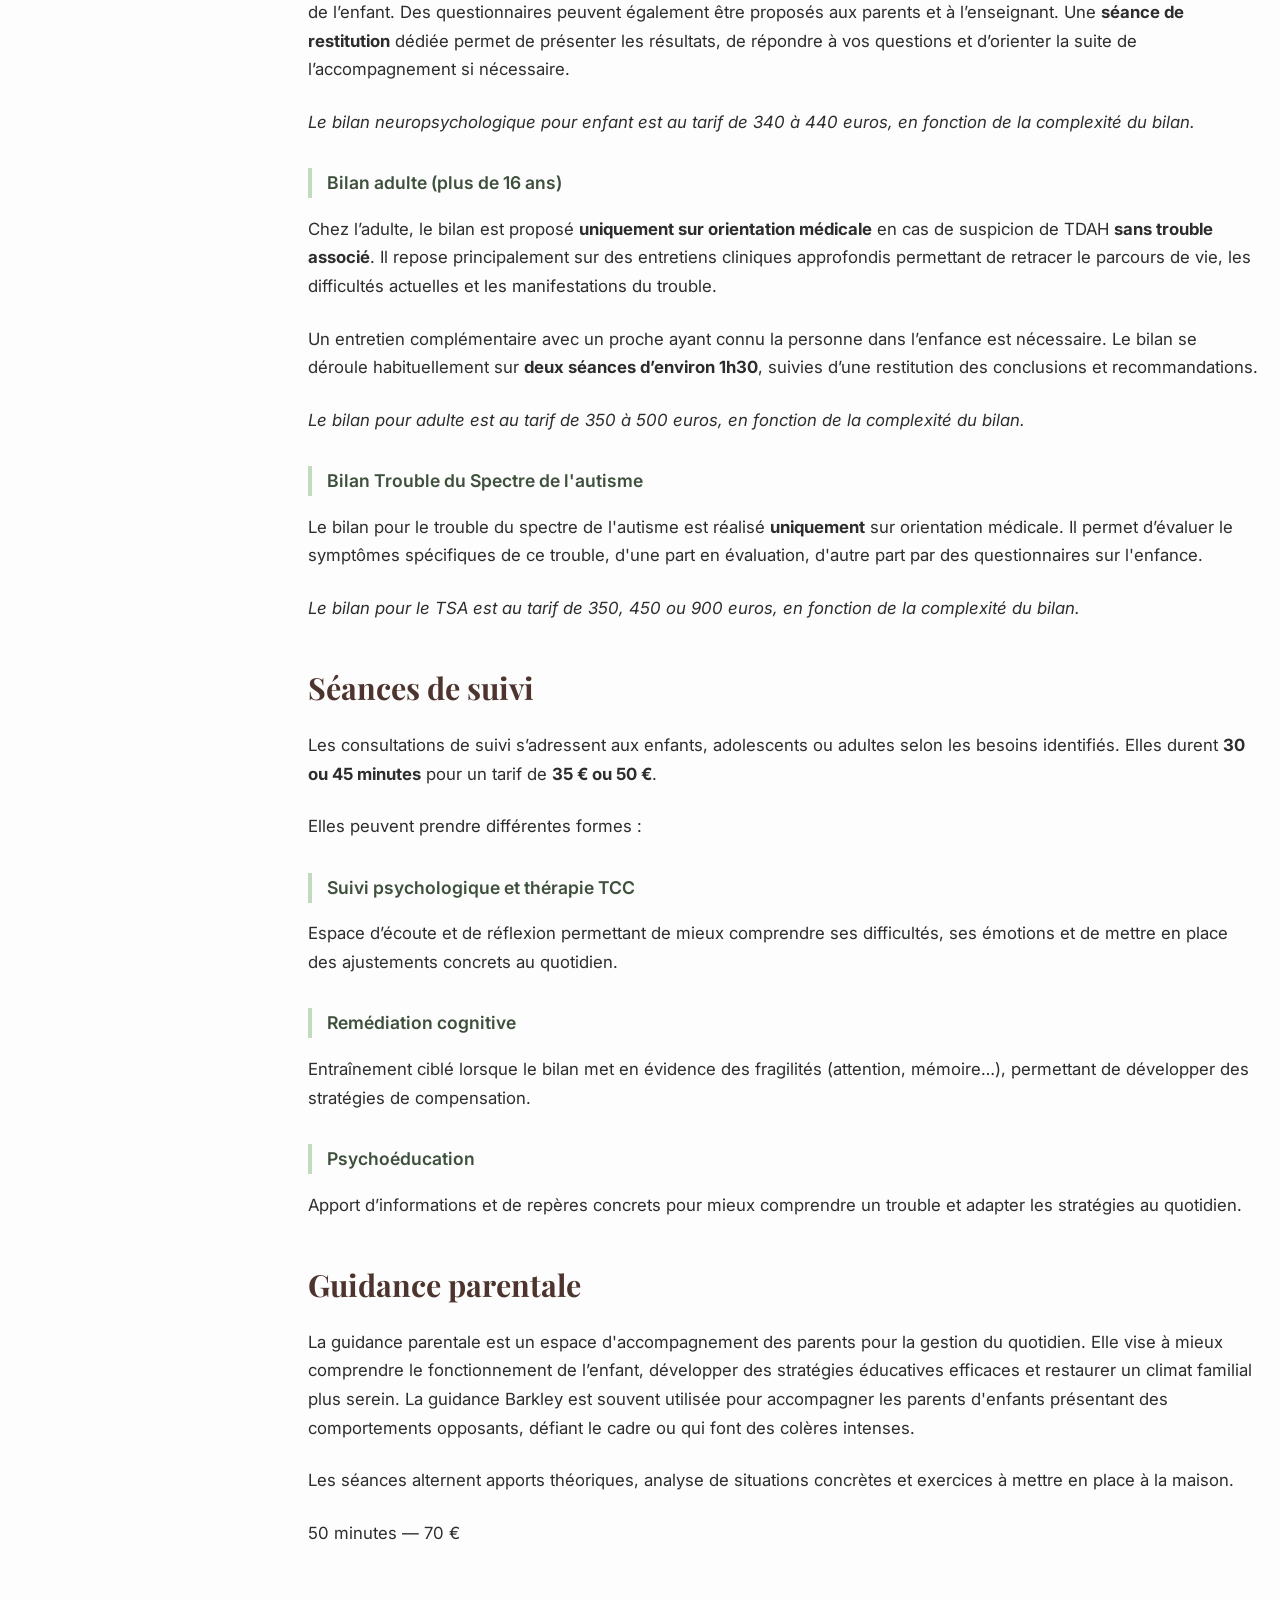
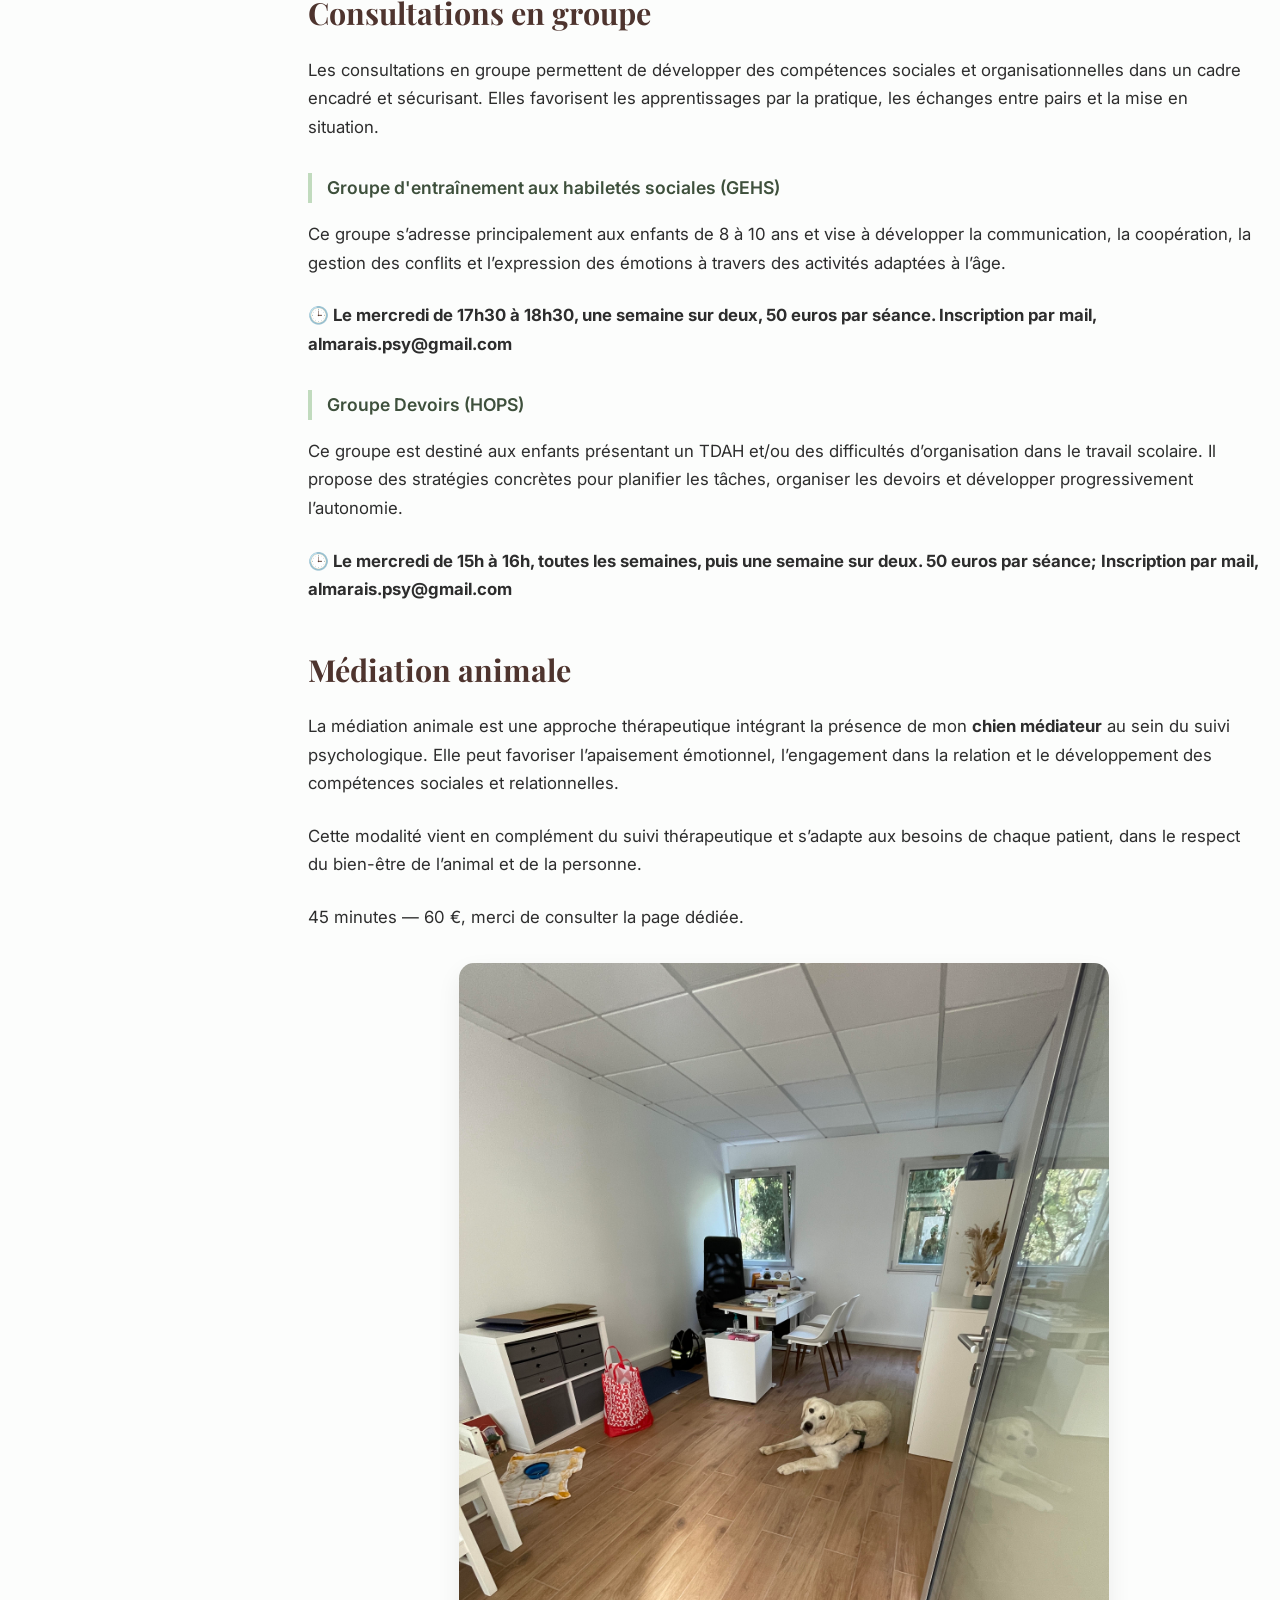
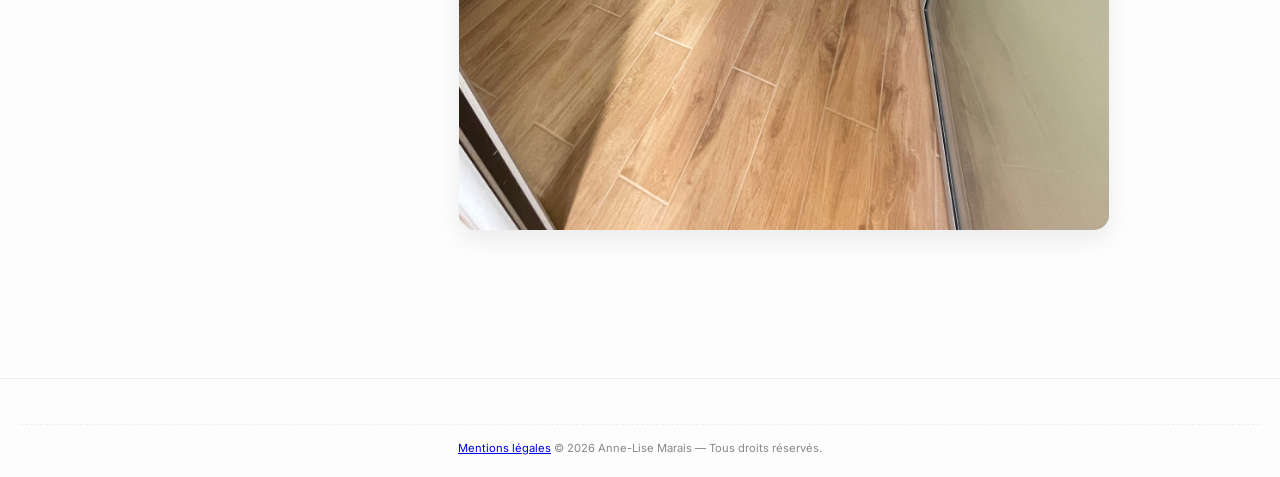
==== commit 59c54143: "Update index.html" ====
--- a/index.html
+++ b/index.html
@@ -23,9 +23,8 @@
         <a href="public/cadre.html">En savoir plus</a>
         <a href="public/tarifs.html">Tarifs</a>
         <a href="public/animal.html">Médiation 🐶</a>
+        <a href="public/faq.html">Questions fréquentes</a>
         <a href="public/Resume_fr.html">CV</a>
-        <a href="https://scholar.google.com/citations?user=SAnBcYsAAAAJ&hl=en" target="_blank" rel="noopener noreferrer">Publications</a>
-        <a href="public/faq.html">Questions fréquentes</a>
         <a href="public/Teaching_fr.html">Enseignement</a>
     </nav>
 </header>
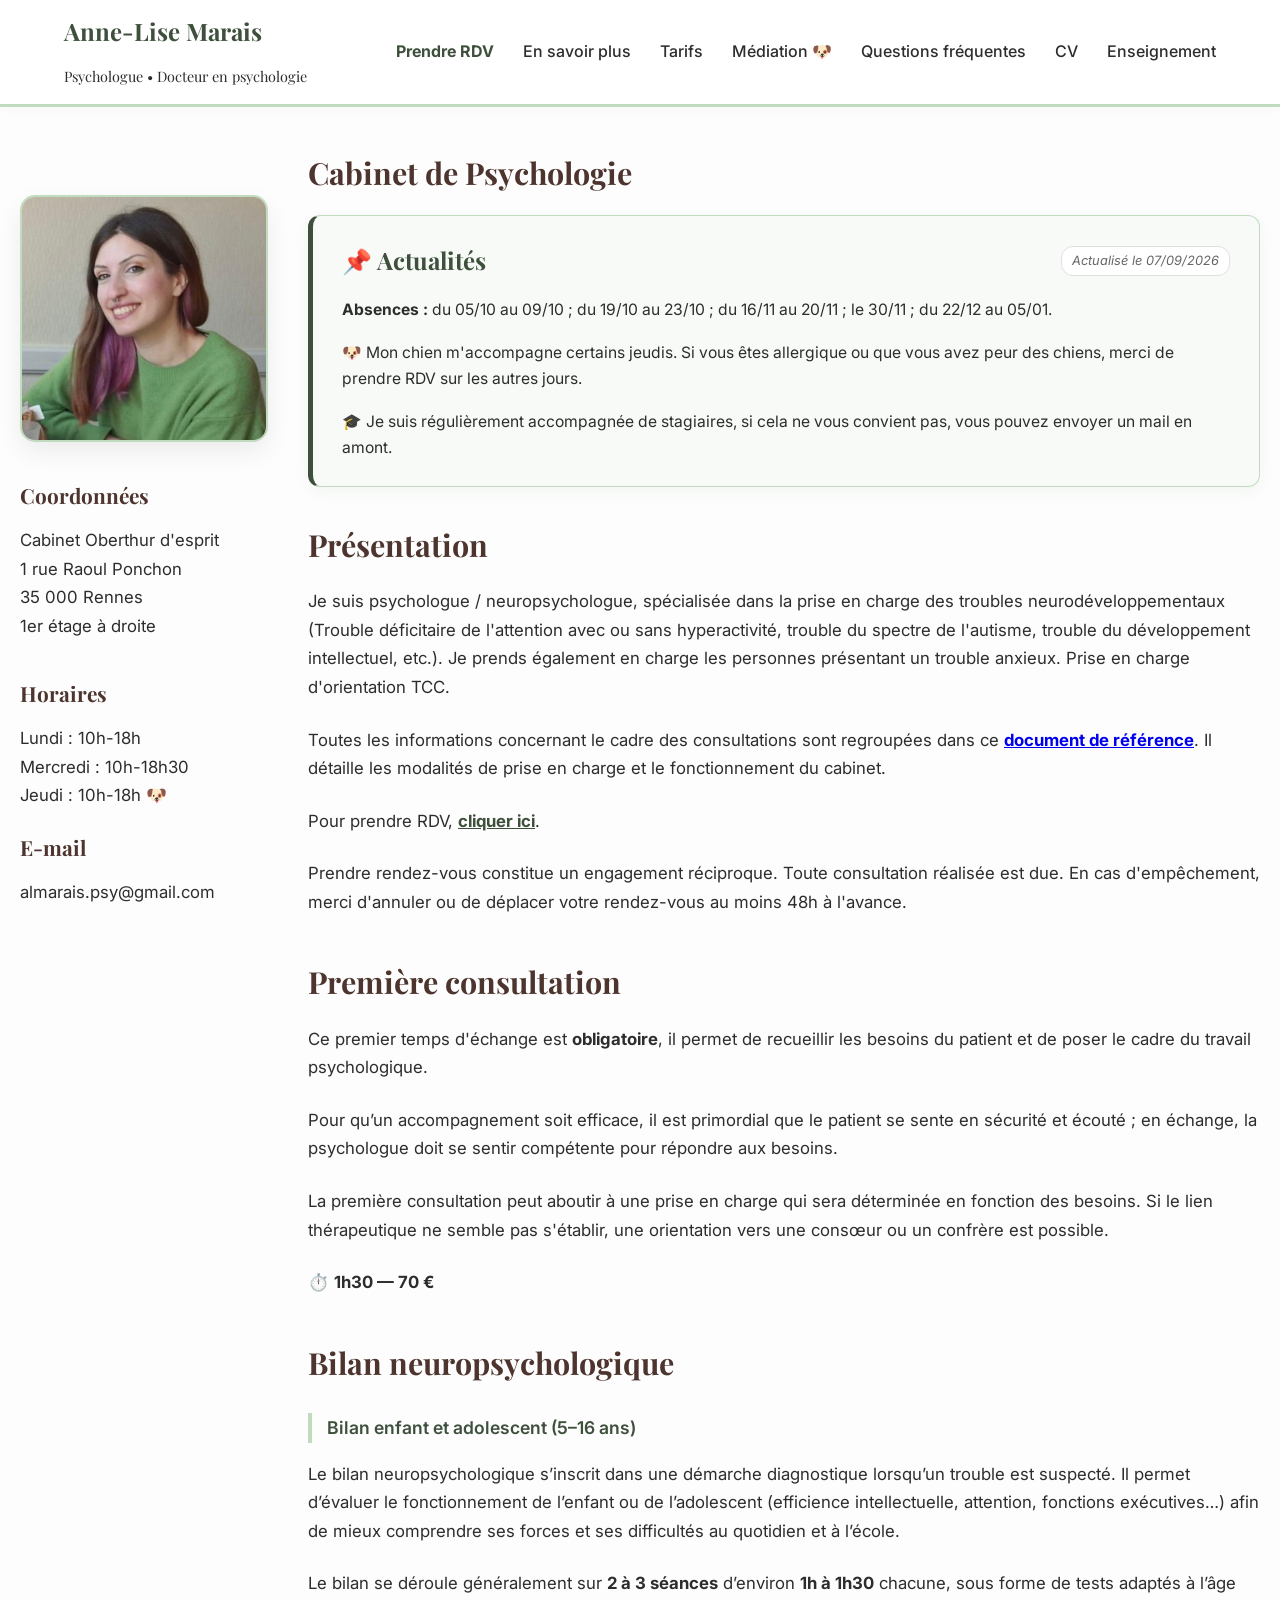
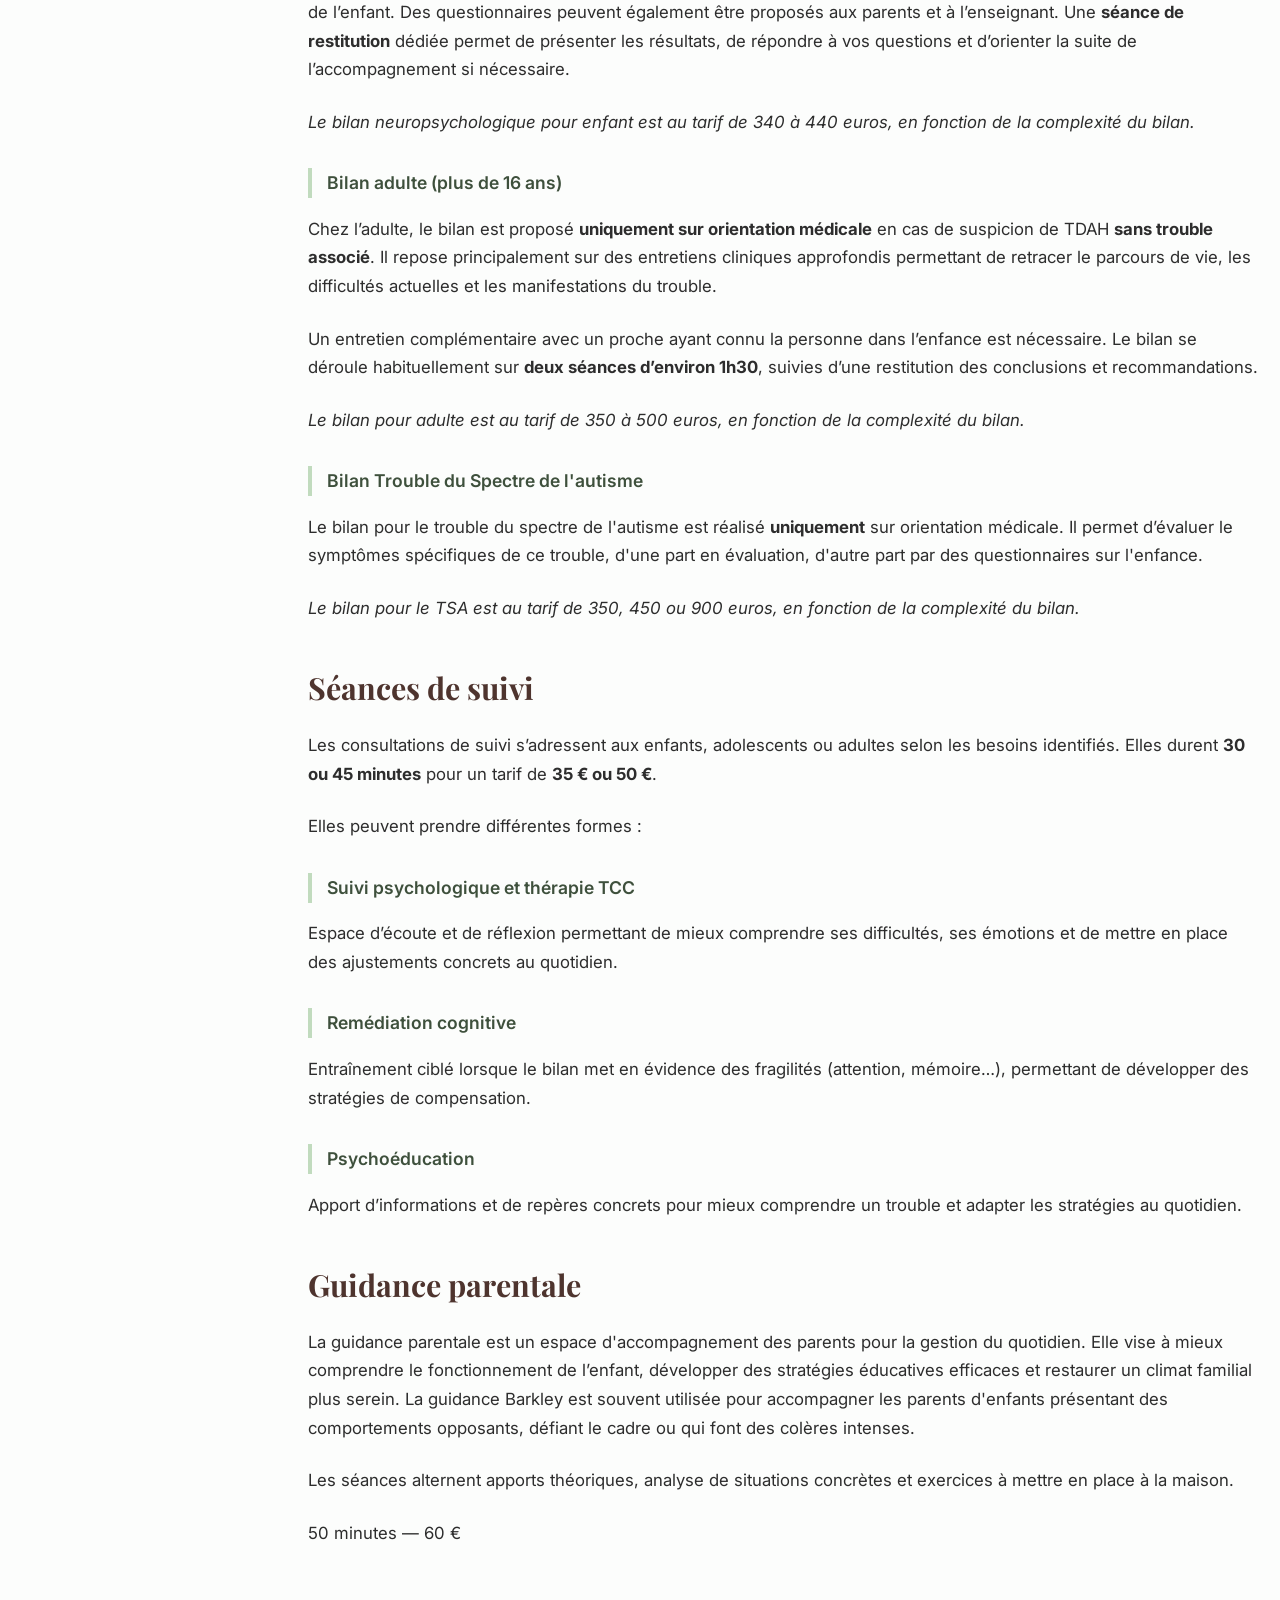
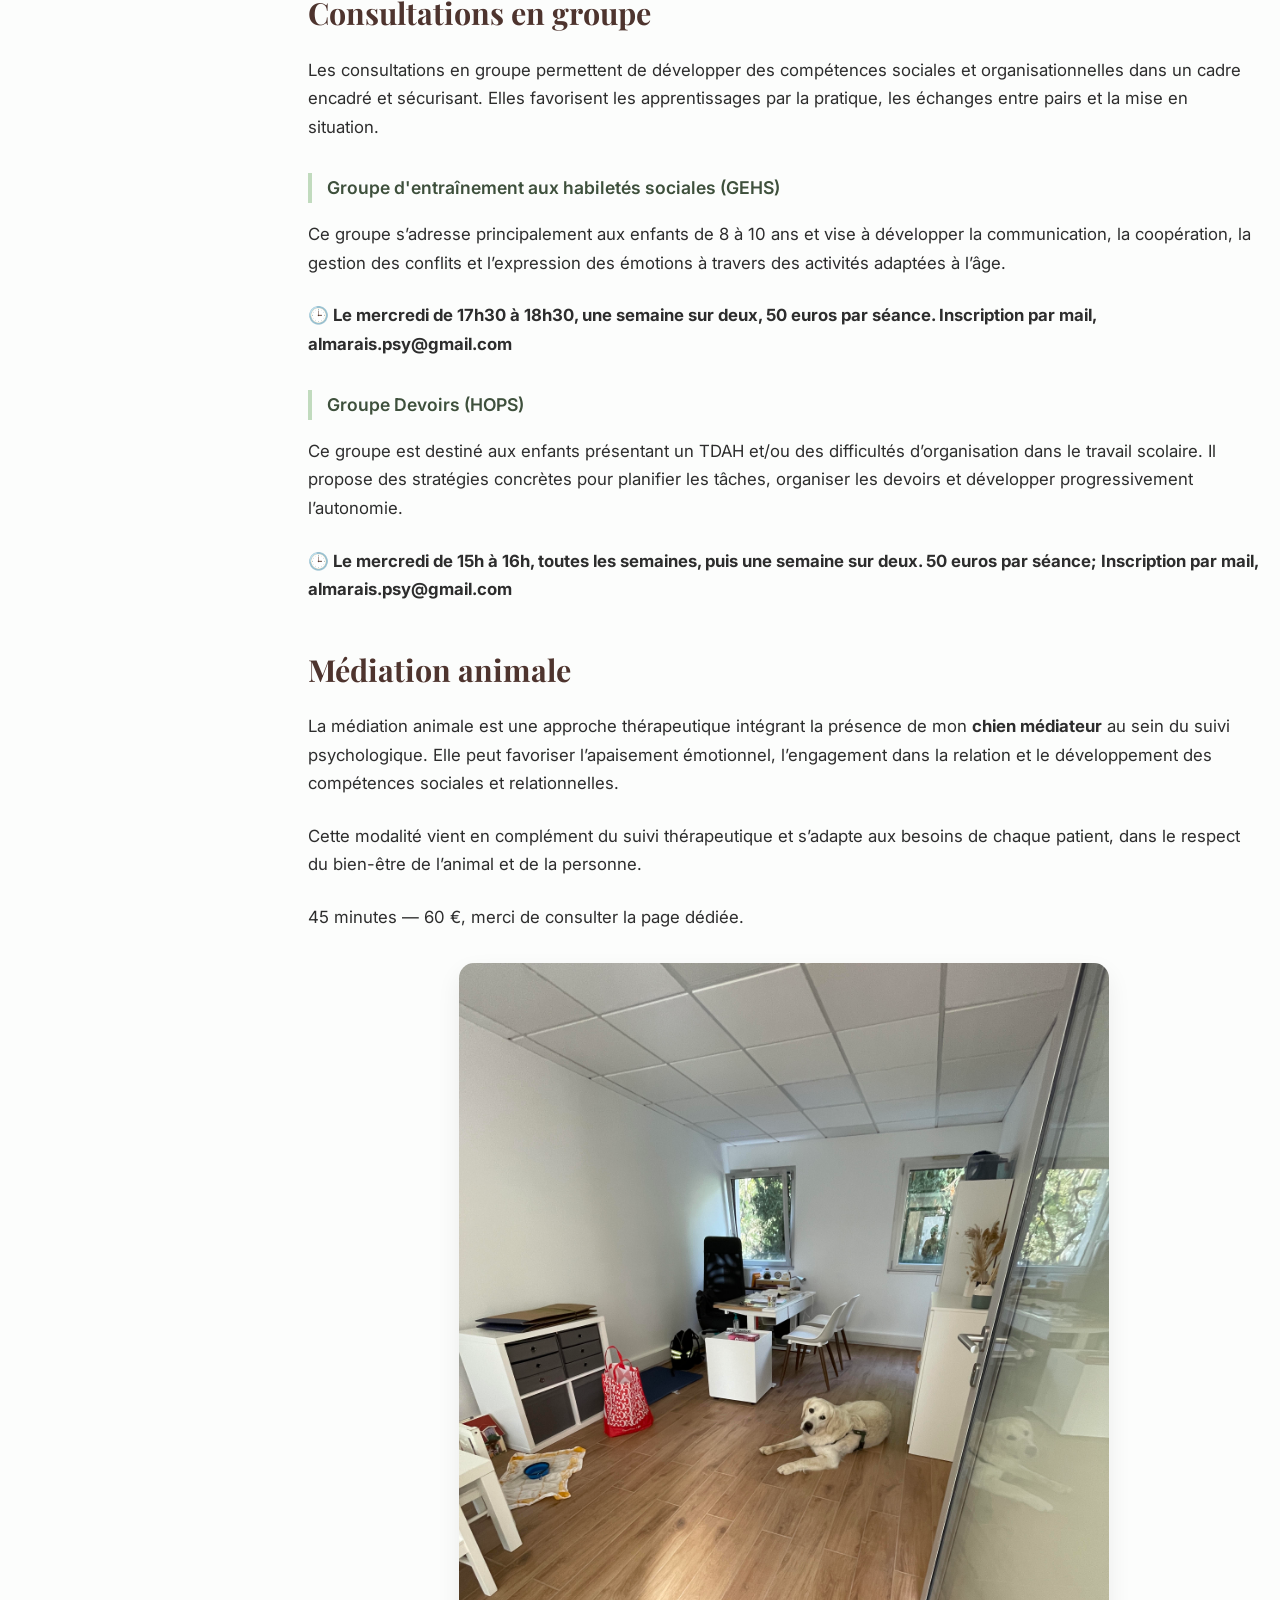
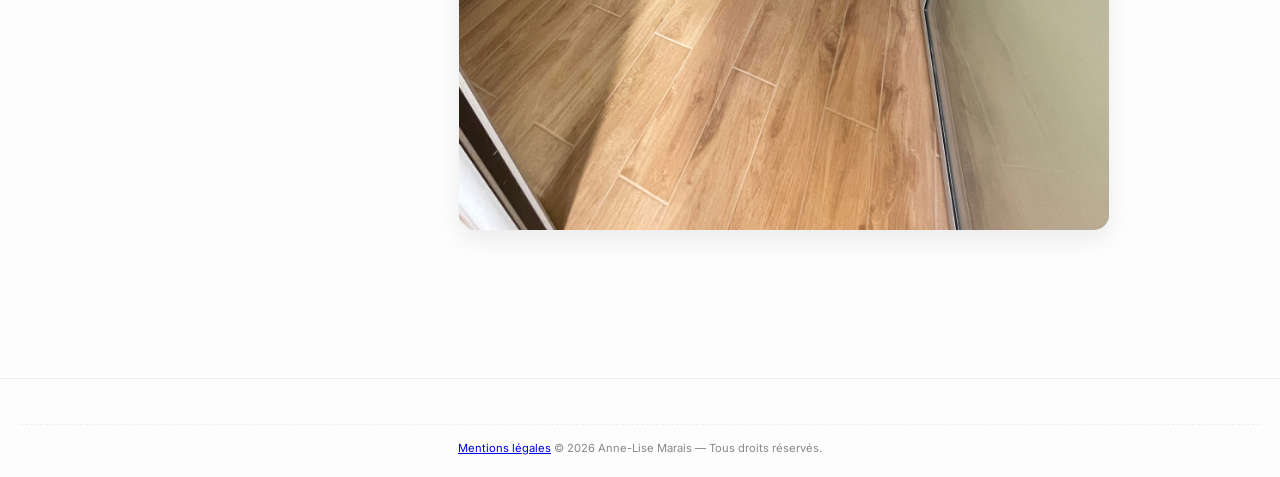
==== commit 7a0dee2c: "Update index.html" ====
--- a/index.html
+++ b/index.html
@@ -145,7 +145,7 @@
         <p>
             Les séances alternent apports théoriques, analyse de situations concrètes et exercices à mettre en place à la maison.
         </p>
-        <p>50 minutes — 70 €</p>
+        <p>50 minutes — 60 €</p>
 
         <h2 class="title" style="margin-top: 3rem;">Consultations en groupe</h2>
         <p>
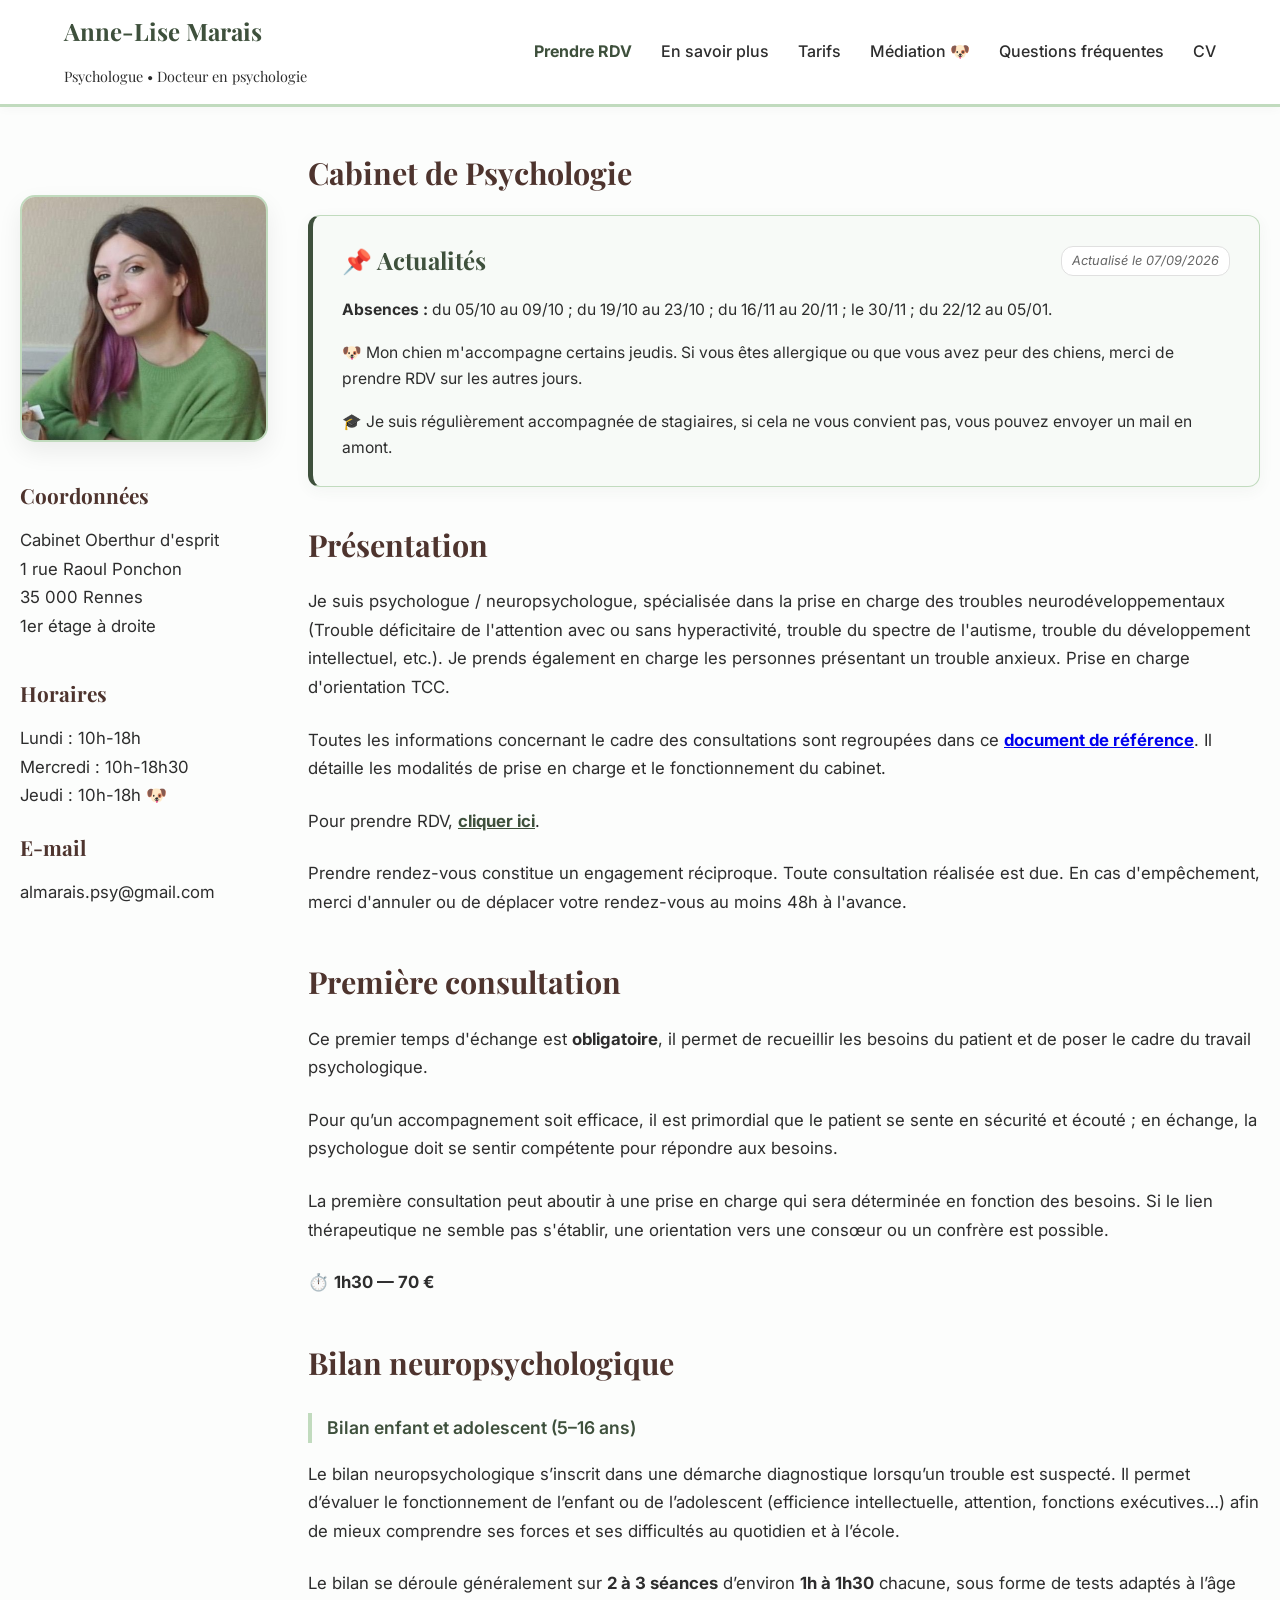
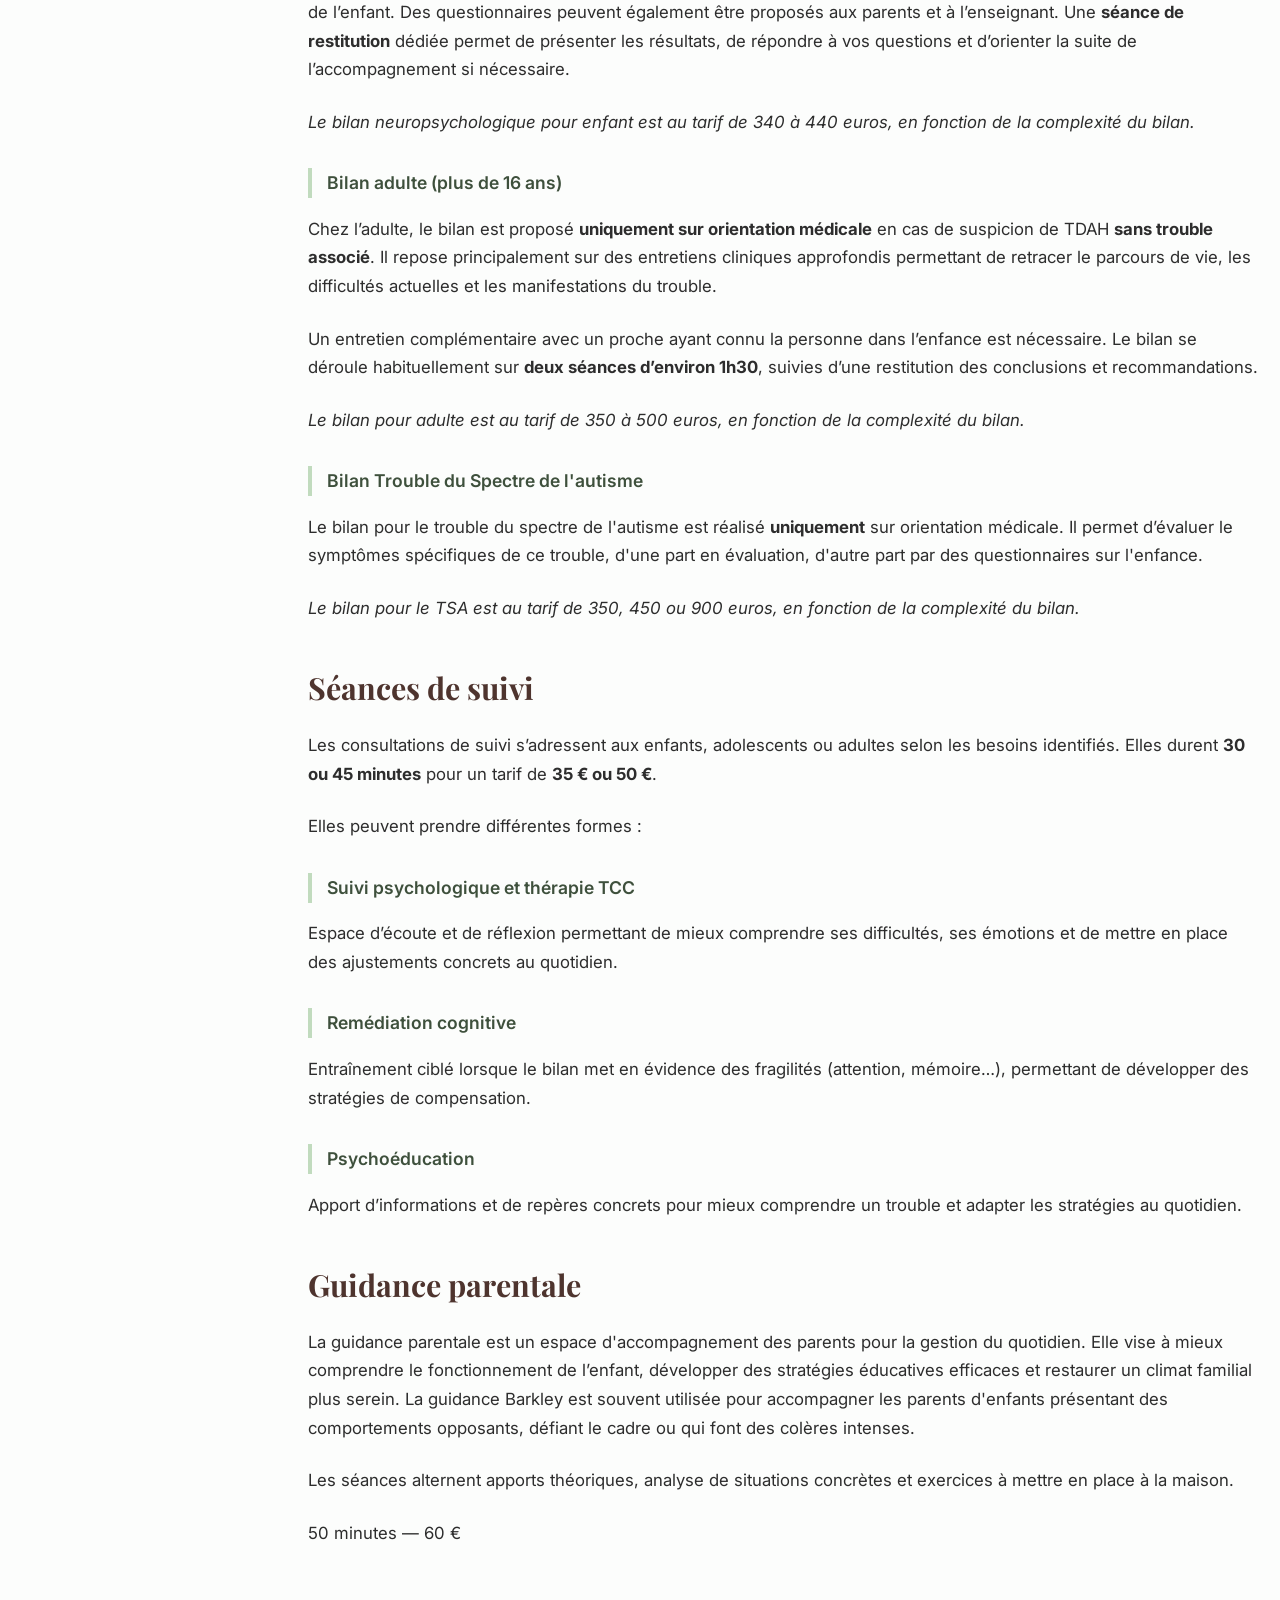
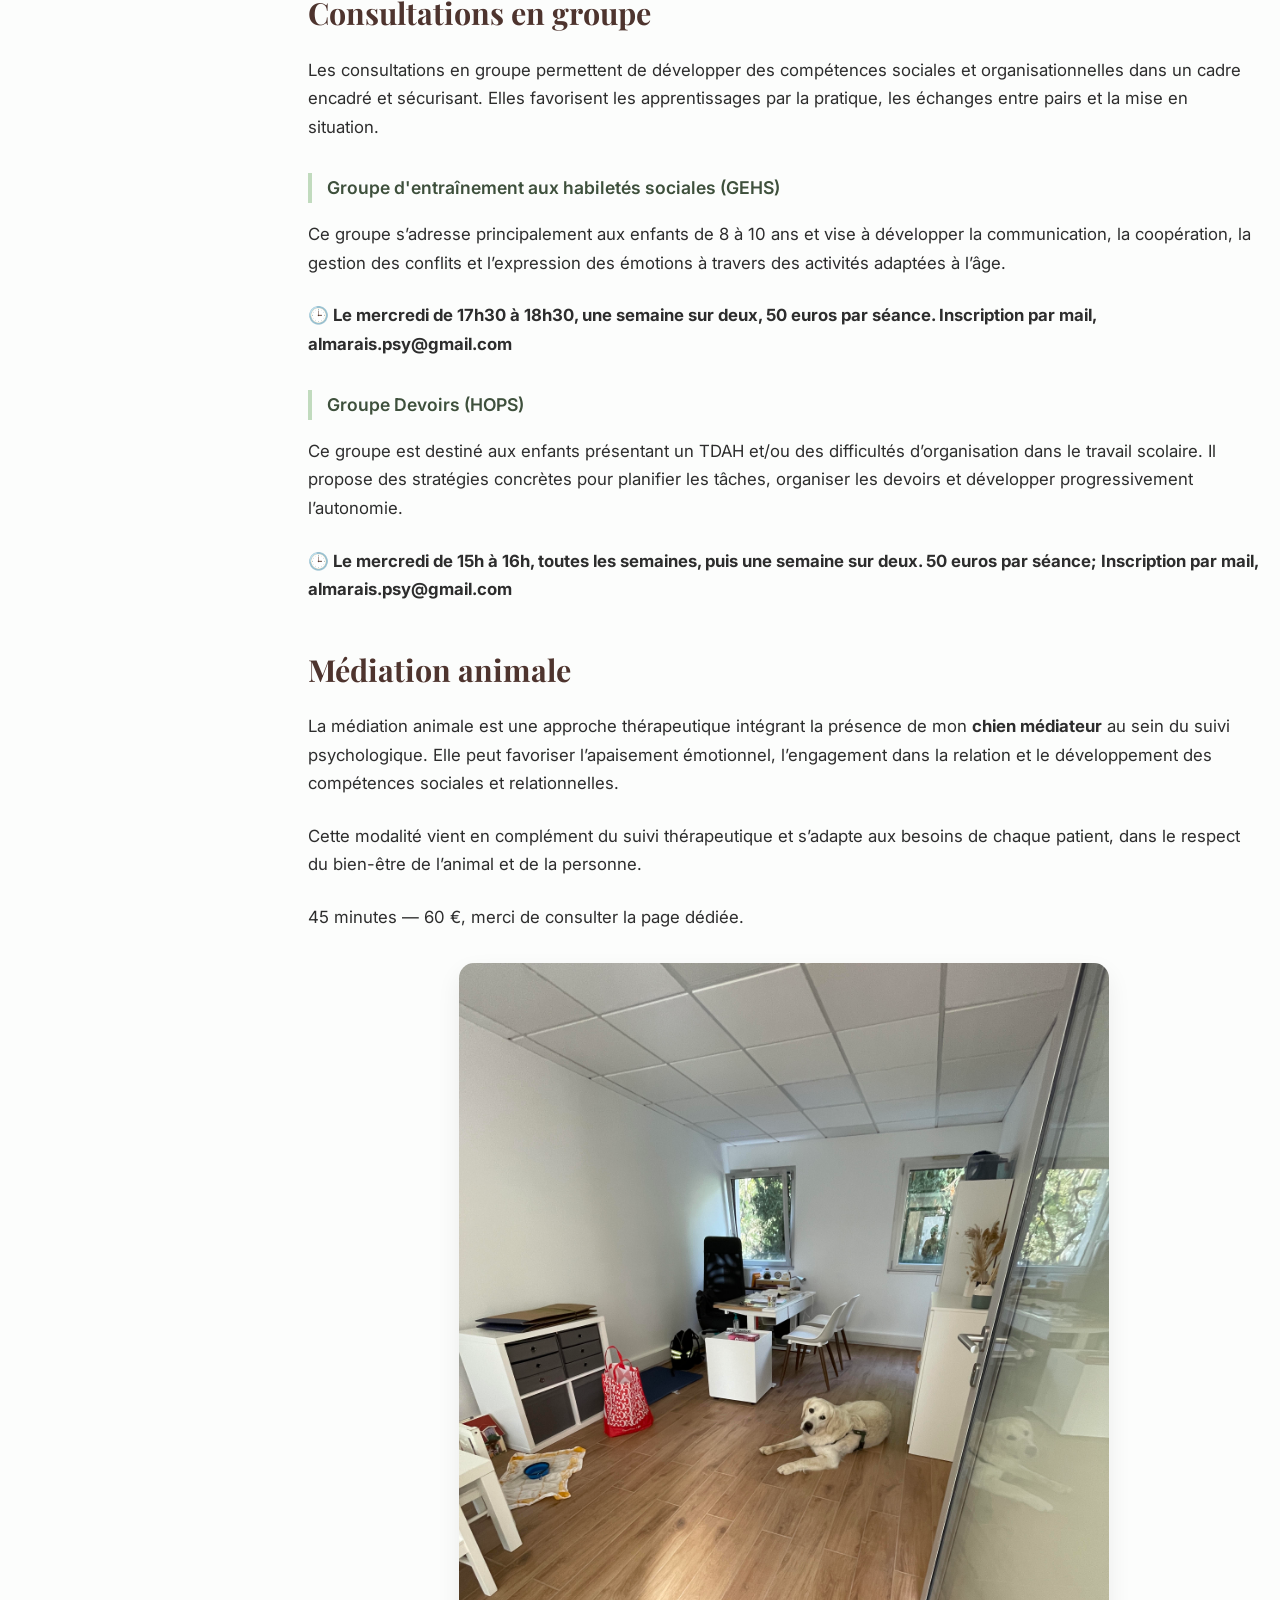
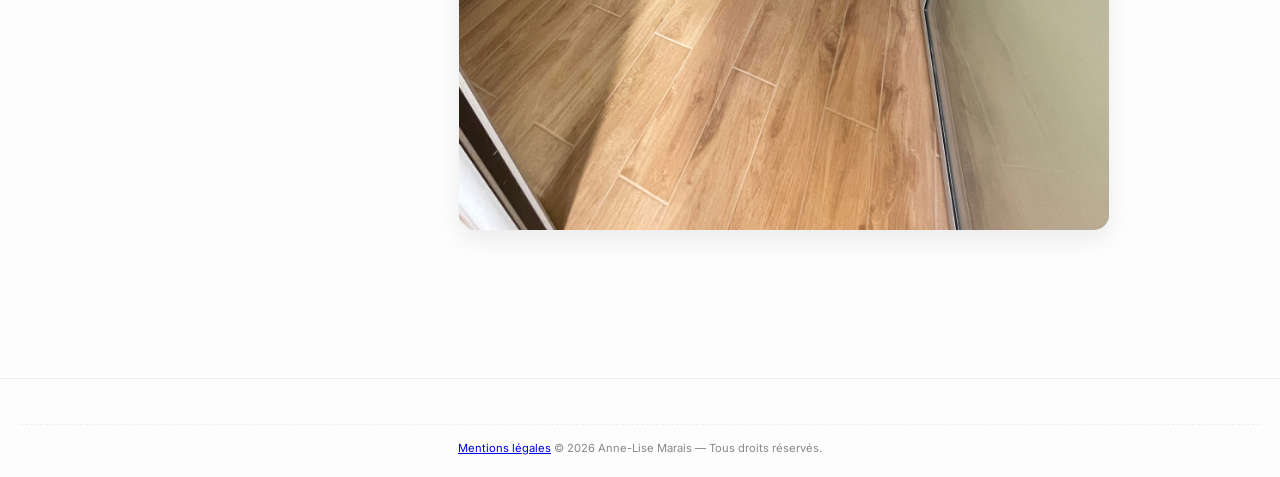
==== commit c7258216: "Update index.html" ====
--- a/index.html
+++ b/index.html
@@ -25,7 +25,6 @@
         <a href="public/animal.html">Médiation 🐶</a>
         <a href="public/faq.html">Questions fréquentes</a>
         <a href="public/Resume_fr.html">CV</a>
-        <a href="public/Teaching_fr.html">Enseignement</a>
     </nav>
 </header>
 
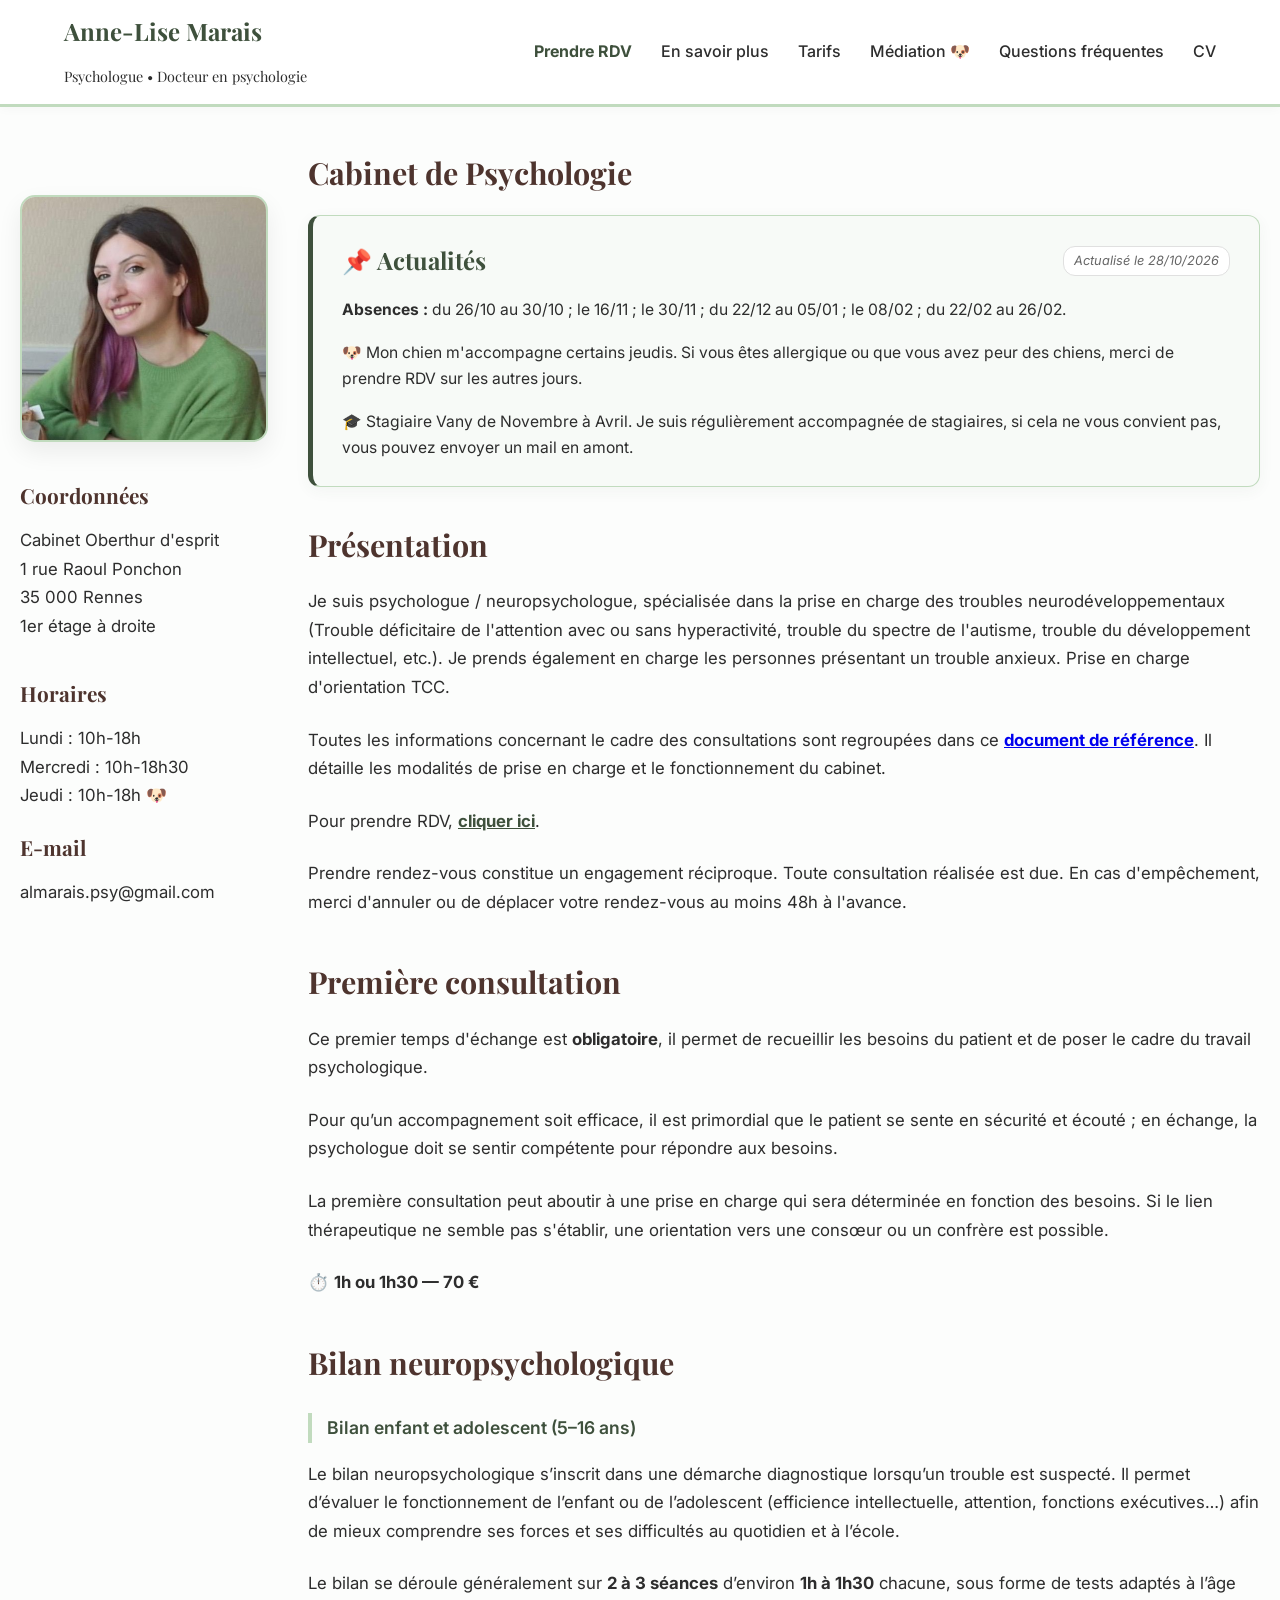
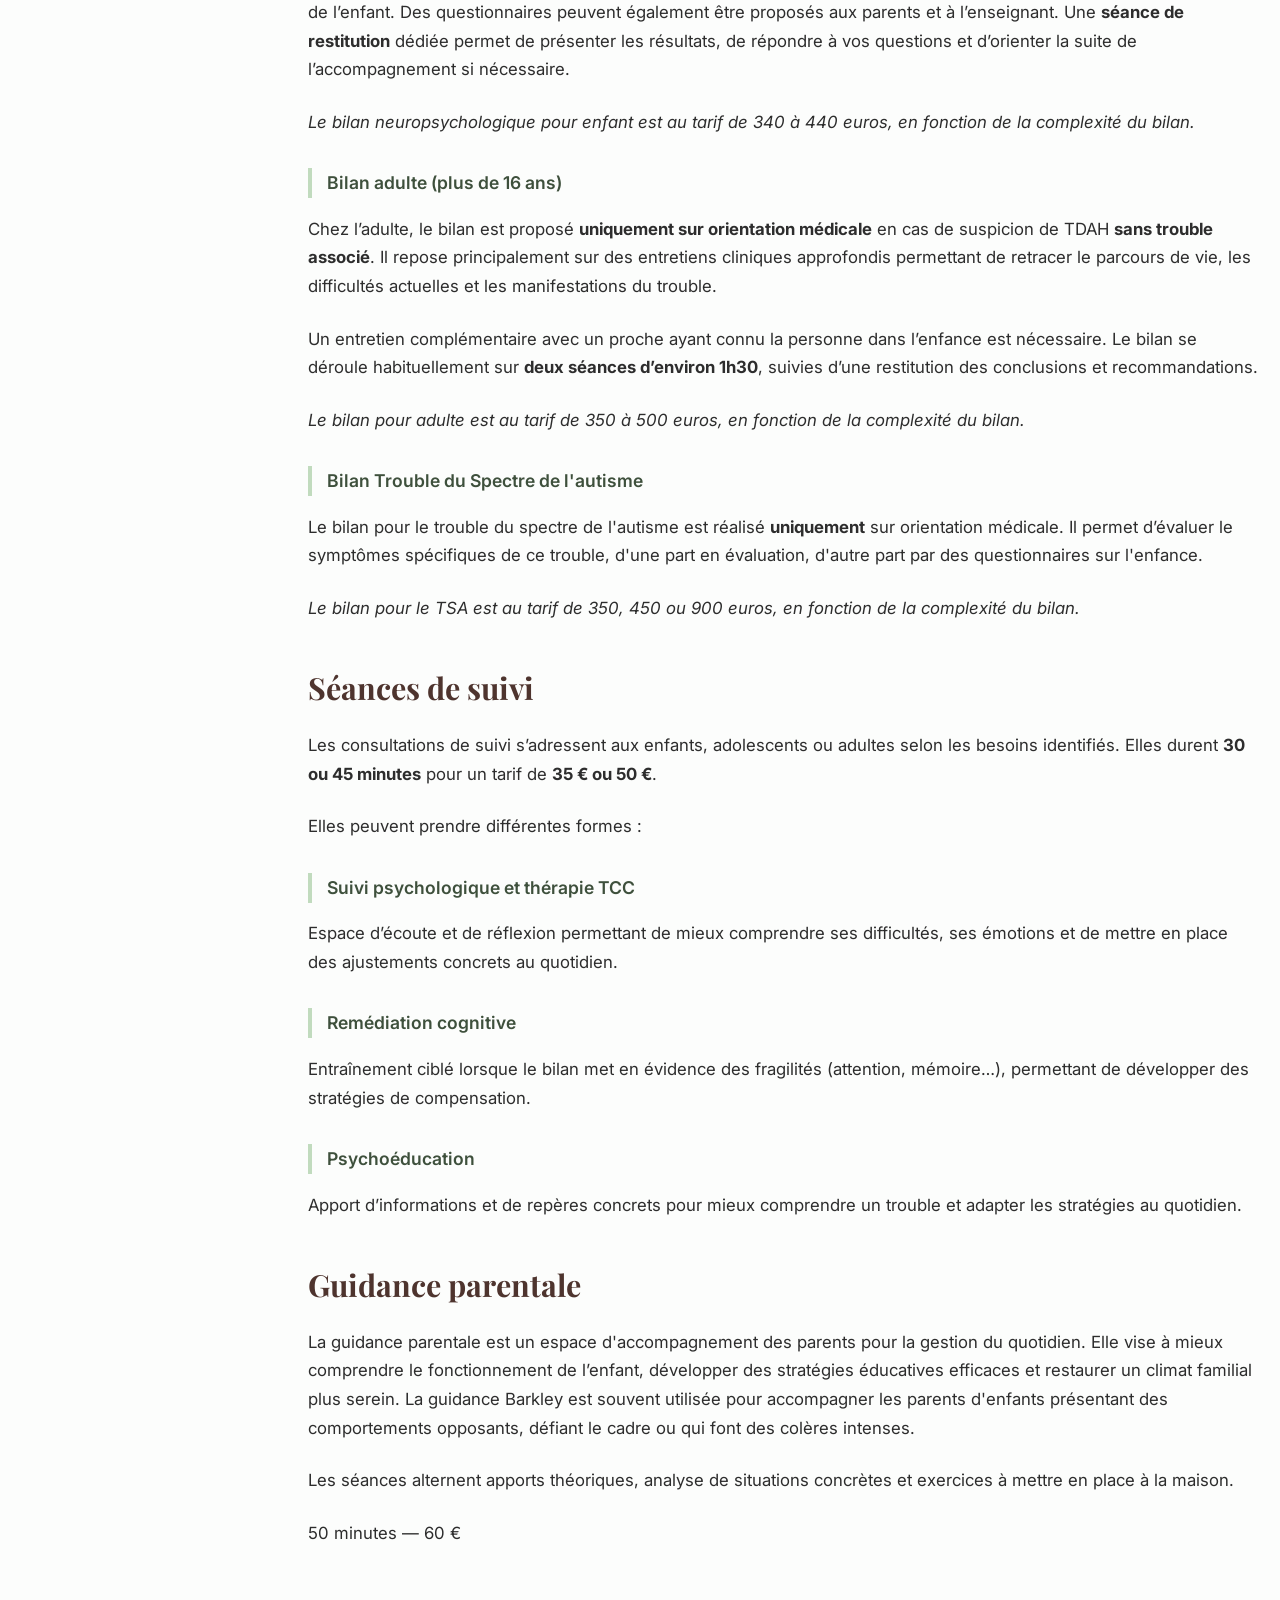
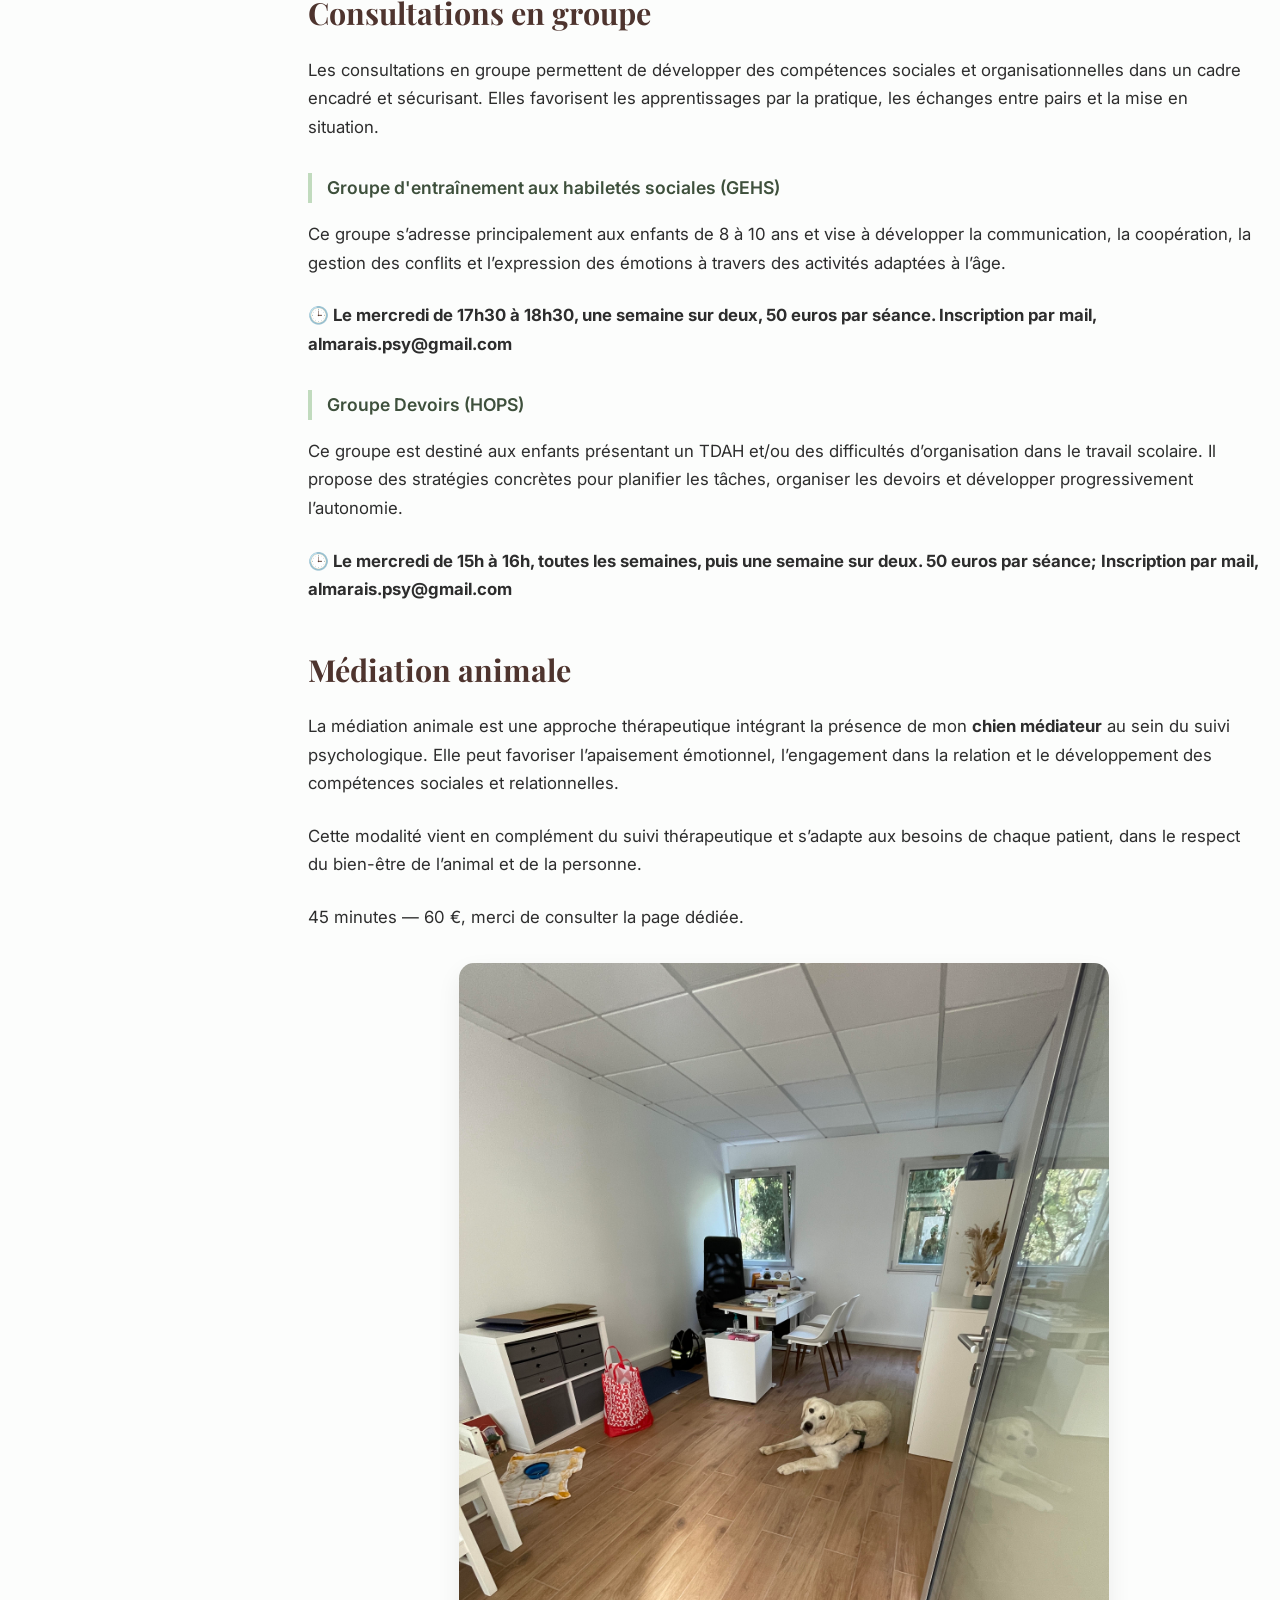
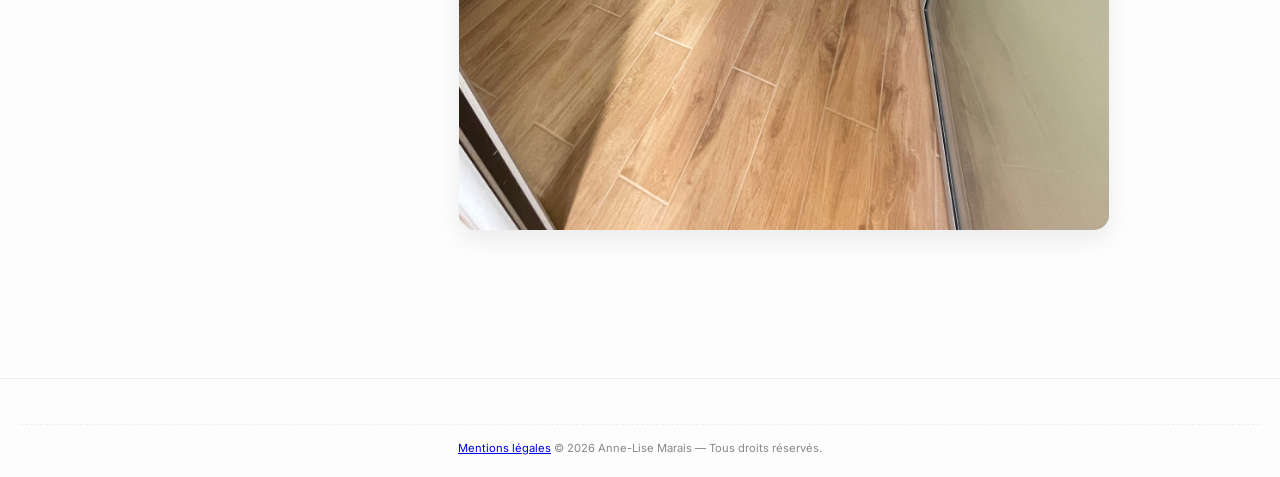
==== commit 125b078a: "Update index.html" ====
--- a/index.html
+++ b/index.html
@@ -57,14 +57,14 @@
         <section class="actualites-box">
             <div class="actualites-header">
                 <h2 class="actualites-title">📌 Actualités</h2>
-                <span class="actualites-date">Actualisé le 07/09/2026</span>
+                <span class="actualites-date">Actualisé le 28/10/2026</span>
             </div>
 
-            <p><strong>Absences :</strong> du 05/10 au 09/10 ; du 19/10 au 23/10 ; du 16/11 au 20/11 ; le 30/11 ; du 22/12 au 05/01.</p>
+            <p><strong>Absences :</strong> du 26/10 au 30/10 ; le 16/11 ; le 30/11 ; du 22/12 au 05/01 ; le 08/02 ; du 22/02 au 26/02.</p>
             
             <p>🐶 Mon chien m'accompagne certains jeudis. Si vous êtes allergique ou que vous avez peur des chiens, merci de prendre RDV sur les autres jours.</p> 
 
-            <p>🎓 Je suis régulièrement accompagnée de stagiaires, si cela ne vous convient pas, vous pouvez envoyer un mail en amont.</p>
+            <p>🎓 Stagiaire Vany de Novembre à Avril. Je suis régulièrement accompagnée de stagiaires, si cela ne vous convient pas, vous pouvez envoyer un mail en amont.</p>
         </section>
 
         <h2 class="title">Présentation</h2>
@@ -78,7 +78,7 @@
         <p>Ce premier temps d'échange est <strong>obligatoire</strong>, il permet de recueillir les besoins du patient et de poser le cadre du travail psychologique.</p>
         <p>Pour qu’un accompagnement soit efficace, il est primordial que le patient se sente en sécurité et écouté ; en échange, la psychologue doit se sentir compétente pour répondre aux besoins.</p>
         <p>La première consultation peut aboutir à une prise en charge qui sera déterminée en fonction des besoins. Si le lien thérapeutique ne semble pas s'établir, une orientation vers une consœur ou un confrère est possible.</p>
-        <p>⏱️ <strong>1h30 — 70 €</strong></p>
+        <p>⏱️ <strong>1h ou 1h30 — 70 €</strong></p>
 
         <h2 class="title" style="margin-top: 3rem;">Bilan neuropsychologique</h2>
         
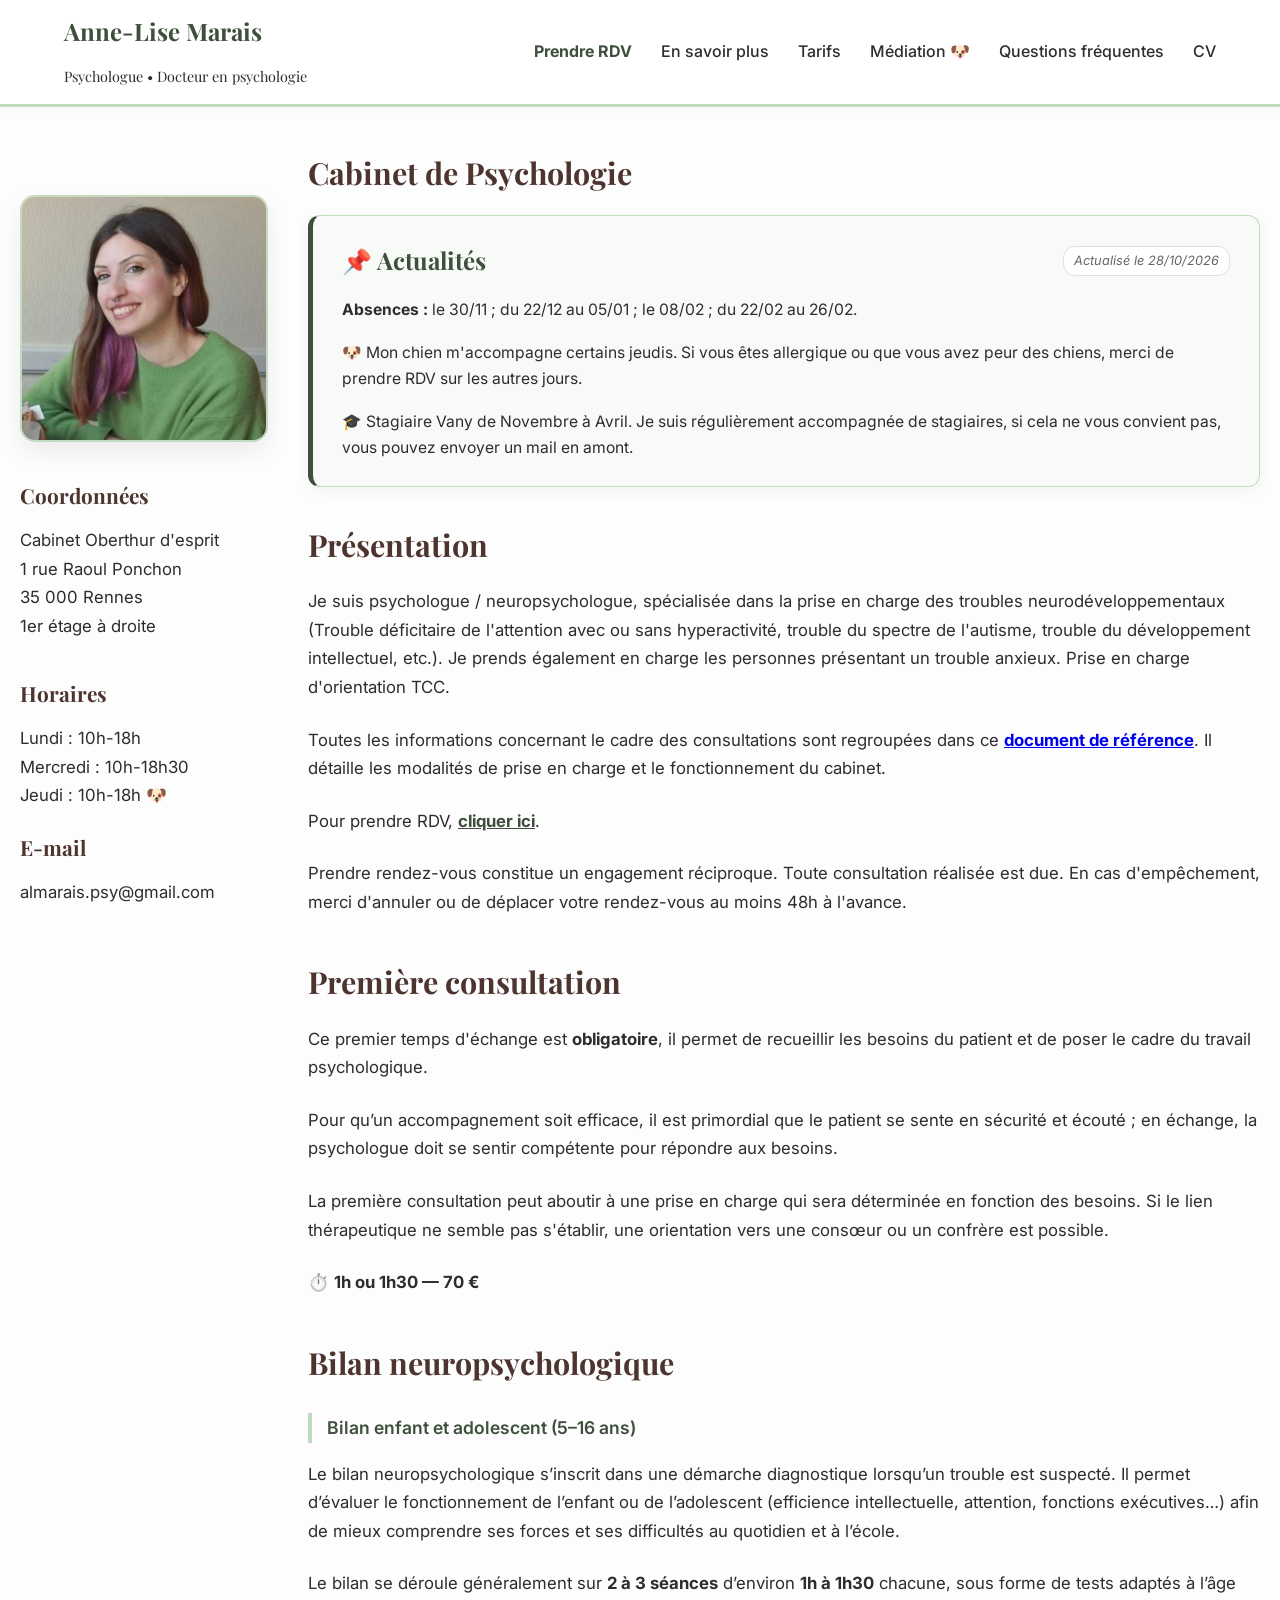
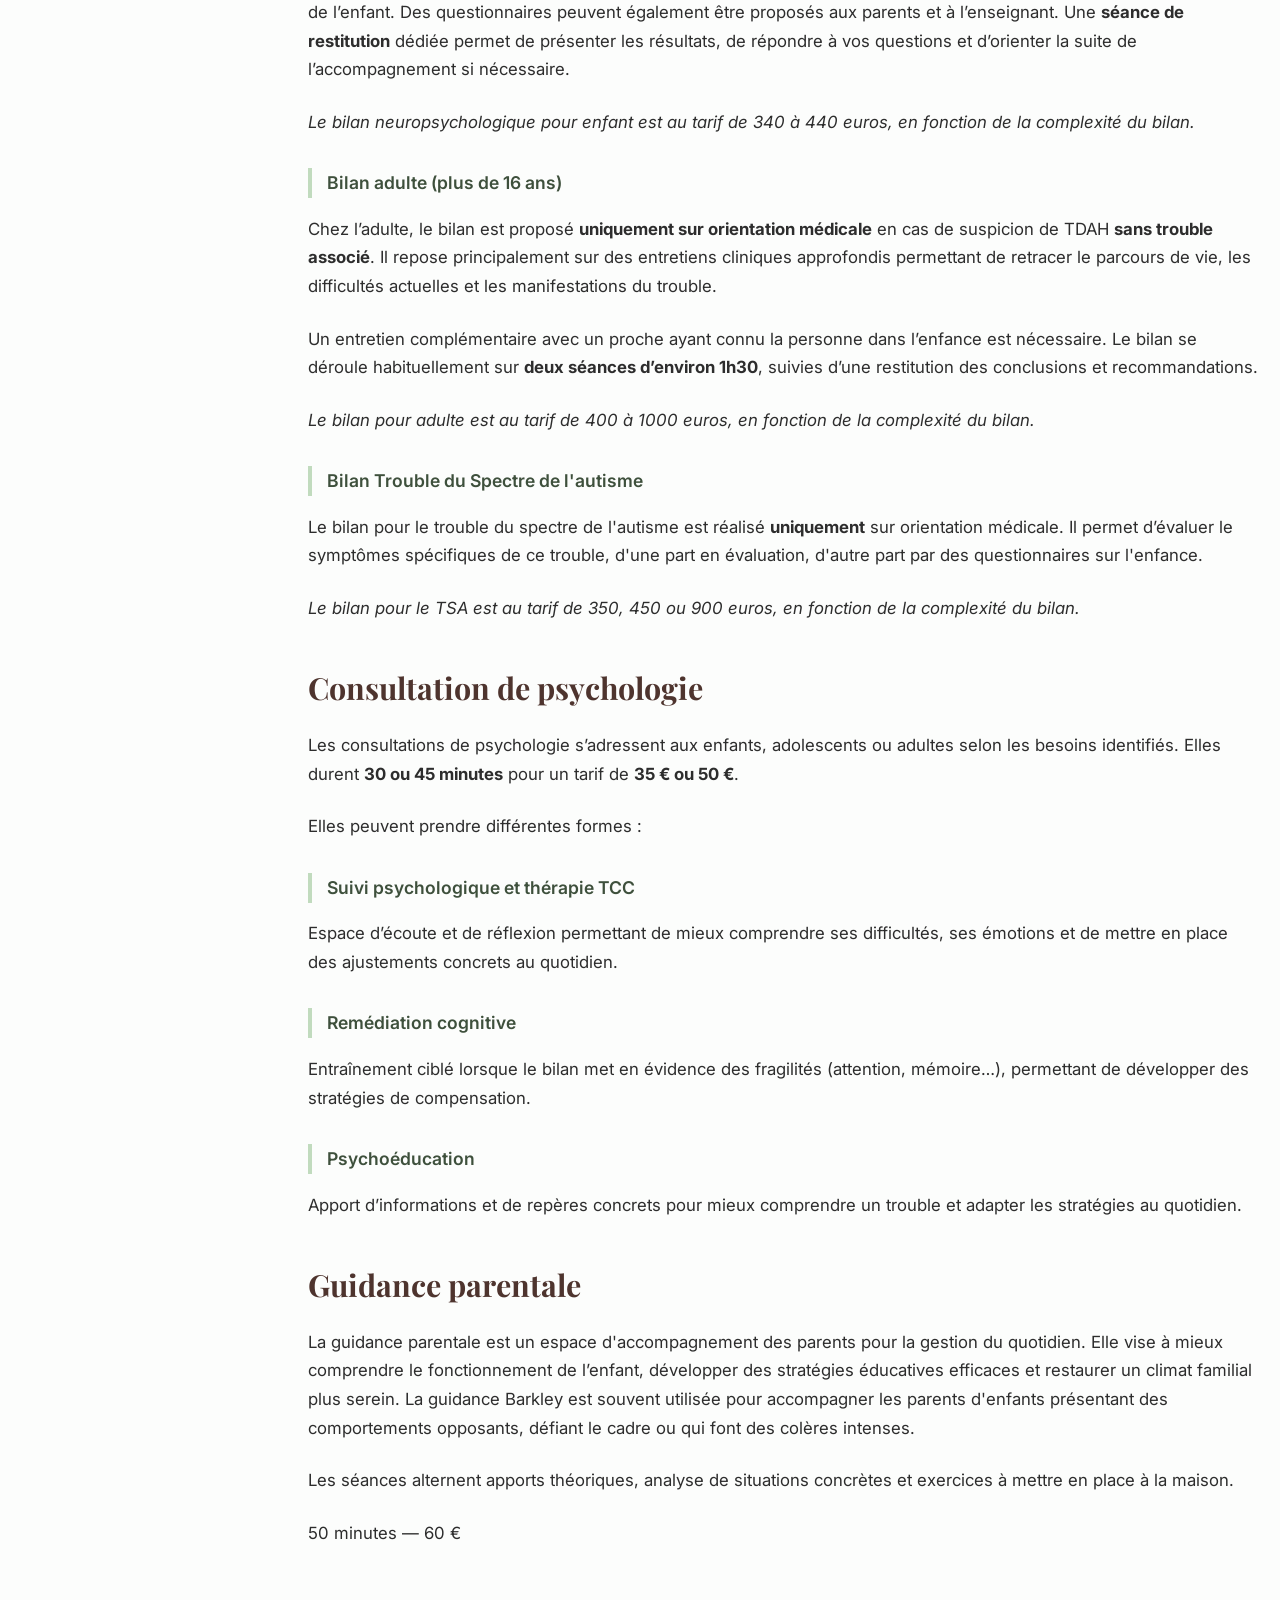
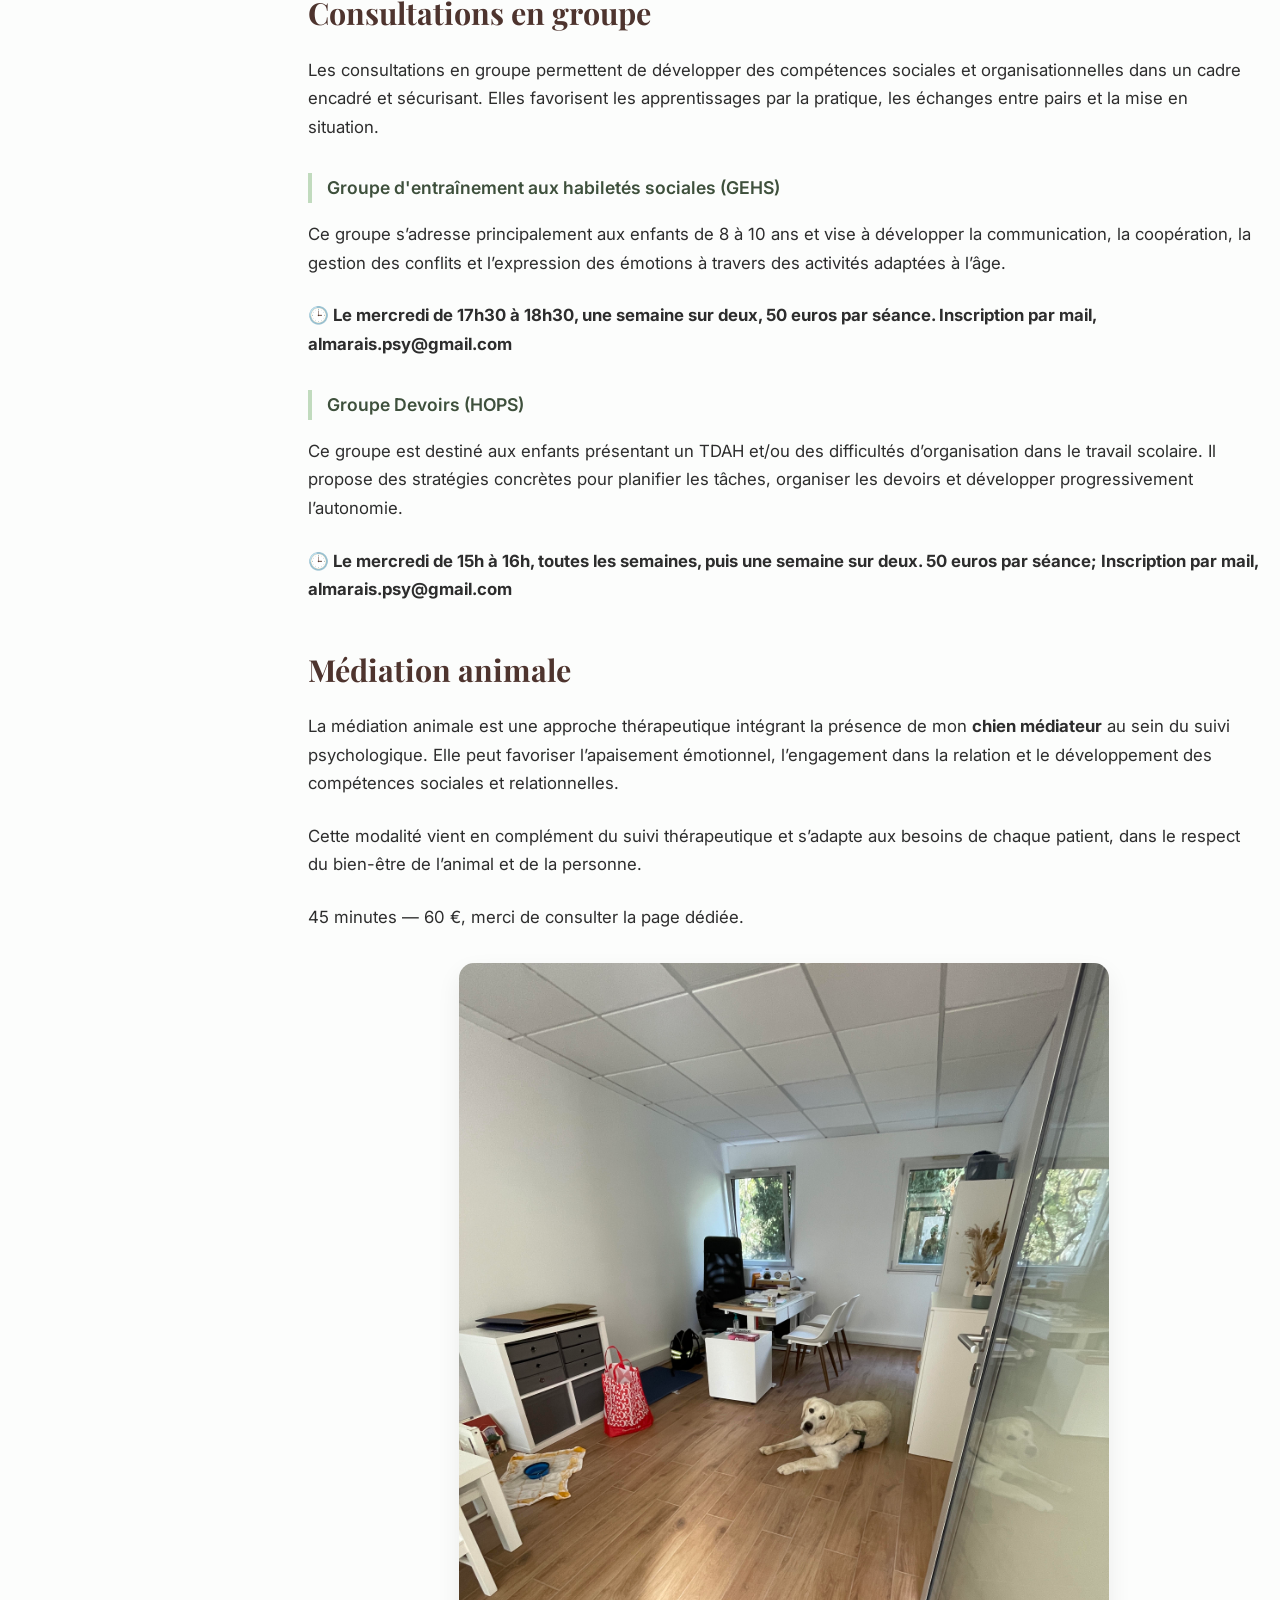
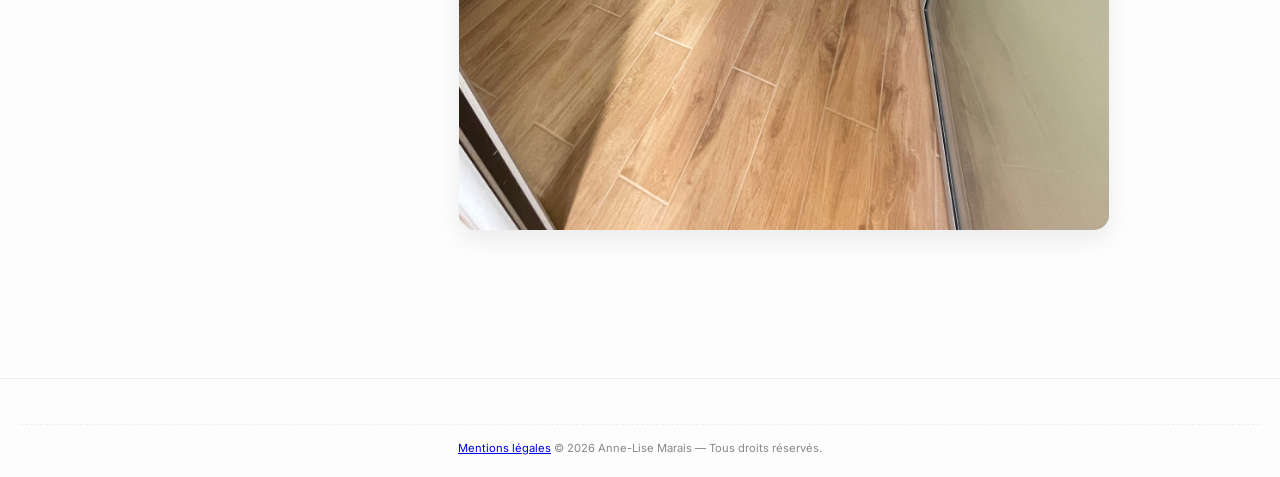
==== commit 3e998f02: "Update index.html" ====
--- a/index.html
+++ b/index.html
@@ -60,7 +60,7 @@
                 <span class="actualites-date">Actualisé le 28/10/2026</span>
             </div>
 
-            <p><strong>Absences :</strong> du 26/10 au 30/10 ; le 16/11 ; le 30/11 ; du 22/12 au 05/01 ; le 08/02 ; du 22/02 au 26/02.</p>
+            <p><strong>Absences :</strong> le 30/11 ; du 22/12 au 05/01 ; le 08/02 ; du 22/02 au 26/02.</p>
             
             <p>🐶 Mon chien m'accompagne certains jeudis. Si vous êtes allergique ou que vous avez peur des chiens, merci de prendre RDV sur les autres jours.</p> 
 
@@ -103,7 +103,7 @@
             Un entretien complémentaire avec un proche ayant connu la personne dans l’enfance est nécessaire.
             Le bilan se déroule habituellement sur <strong>deux séances d’environ 1h30</strong>, suivies d’une restitution des conclusions et recommandations.
         </p>
-        <p><em>Le bilan pour adulte est au tarif de 350 à 500 euros, en fonction de la complexité du bilan.</em></p>
+        <p><em>Le bilan pour adulte est au tarif de 400 à 1000 euros, en fonction de la complexité du bilan.</em></p>
         
         <p class="greentitle">Bilan Trouble du Spectre de l'autisme</p>
         <p>
@@ -113,9 +113,9 @@
         <p><em>Le bilan pour le TSA est au tarif de 350, 450 ou 900 euros, en fonction de la complexité du bilan.</em></p>
         
         
-        <h2 class="title" style="margin-top: 3rem;">Séances de suivi</h2>
-        <p>
-            Les consultations de suivi s’adressent aux enfants, adolescents ou adultes selon les besoins identifiés.
+        <h2 class="title" style="margin-top: 3rem;">Consultation de psychologie</h2>
+        <p>
+            Les consultations de psychologie s’adressent aux enfants, adolescents ou adultes selon les besoins identifiés.
             Elles durent <strong>30 ou 45 minutes</strong> pour un tarif de <strong>35 € ou 50 €</strong>.
         </p>
         <p>Elles peuvent prendre différentes formes :</p>
